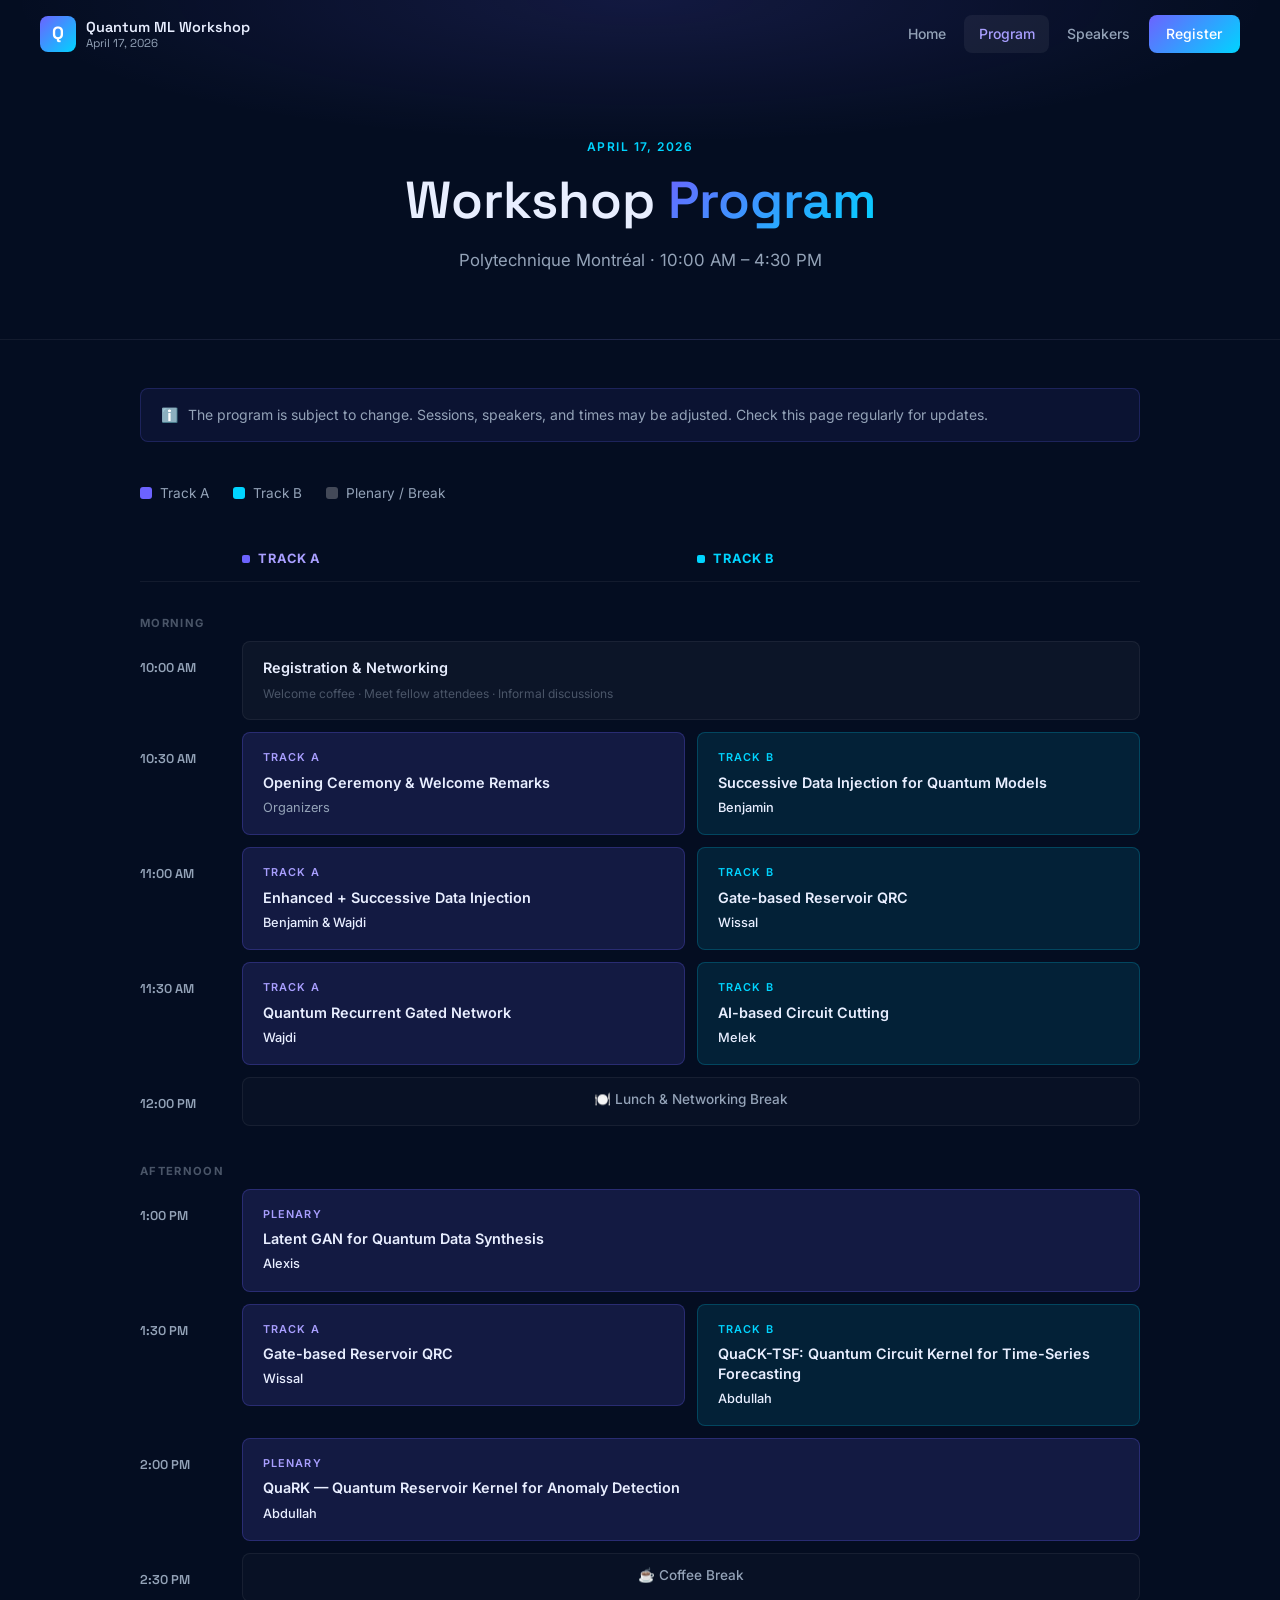
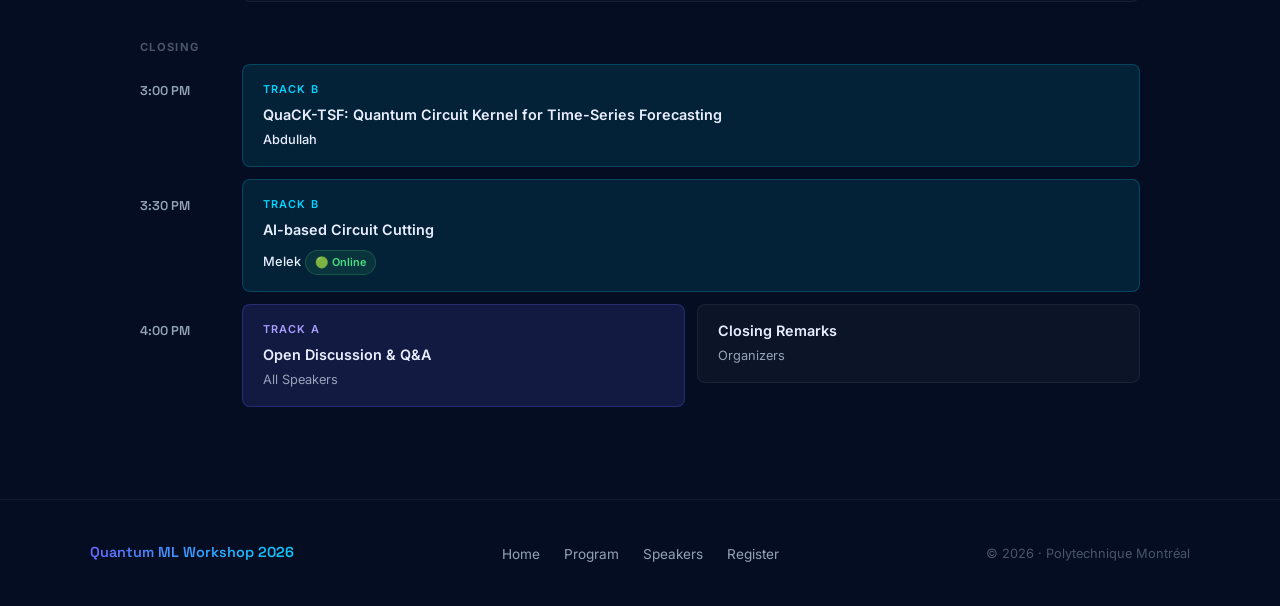
==== program.html @ 2661d4ef "Initial commit: Quantum ML Workshop 2026 website Static GitHub Pages site for the one-day workshop a" ====
<!DOCTYPE html>
<html lang="en">
<head>
  <meta charset="UTF-8" />
  <meta name="viewport" content="width=device-width, initial-scale=1.0" />
  <title>Program — Quantum ML Workshop 2026</title>
  <meta name="description" content="Full program and schedule for the Quantum ML Workshop, April 17, 2026 at Polytechnique Montréal." />
  <link rel="stylesheet" href="css/style.css" />
  <style>
    /* ── Sticky track header ────────────────── */
    .program-section {
      padding: 3rem 2.5rem 5rem;
    }

    .program-inner {
      max-width: 1000px;
      margin: 0 auto;
    }

    /* ── Session detail tags ────────────────── */
    .session-detail {
      font-size: 0.75rem;
      color: var(--text-muted);
      margin-top: 0.4rem;
    }

    /* ── Track column headers ───────────────── */
    .track-col-headers {
      display: grid;
      grid-template-columns: 90px 1fr 1fr;
      gap: 0.75rem;
      margin-bottom: 0.5rem;
      padding: 0.75rem 0;
      border-bottom: 1px solid var(--border-light);
      position: sticky;
      top: var(--nav-h);
      background: var(--bg);
      z-index: 10;
    }

    .track-col-header {
      display: flex;
      align-items: center;
      gap: 0.5rem;
      font-size: 0.8rem;
      font-weight: 700;
      letter-spacing: 0.07em;
      text-transform: uppercase;
    }

    .track-col-header .dot {
      width: 8px; height: 8px;
      border-radius: 2px;
    }

    .track-col-header.a { color: var(--purple-light); }
    .track-col-header.a .dot { background: var(--purple); }
    .track-col-header.b { color: var(--cyan); }
    .track-col-header.b .dot { background: var(--cyan); }

    /* ── Schedule spacing ───────────────────── */
    .schedule-block {
      margin-bottom: 0.5rem;
    }

    /* Group separator */
    .schedule-group-label {
      font-size: 0.7rem;
      font-weight: 700;
      letter-spacing: 0.12em;
      text-transform: uppercase;
      color: var(--text-muted);
      padding: 1.5rem 0 0.5rem;
    }
  </style>
</head>
<body>

  <!-- Navigation -->
  <nav class="nav" id="nav">
    <div class="nav-logo">
      <div class="nav-logo-icon">Q</div>
      <div class="nav-logo-text">
        Quantum ML Workshop
        <span>April 17, 2026</span>
      </div>
    </div>

    <button class="nav-hamburger" id="navHamburger" aria-label="Toggle menu" aria-expanded="false">
      <span></span><span></span><span></span>
    </button>

    <ul class="nav-links" id="navLinks">
      <li><a href="index.html">Home</a></li>
      <li><a href="program.html">Program</a></li>
      <li><a href="speakers.html">Speakers</a></li>
      <li><a href="registration.html" class="nav-cta">Register</a></li>
    </ul>
  </nav>

  <!-- Page Hero -->
  <div class="page-hero">
    <span class="section-label">April 17, 2026</span>
    <h1>Workshop <span class="gradient-text">Program</span></h1>
    <p>Polytechnique Montréal · 10:00 AM – 4:30 PM</p>
  </div>

  <!-- Program Content -->
  <section class="program-section">
    <div class="program-inner">

      <div class="notice">
        <span class="notice-icon">ℹ️</span>
        <span>The program is subject to change. Sessions, speakers, and times may be adjusted.
        Check this page regularly for updates.</span>
      </div>

      <!-- Legend -->
      <div class="schedule-legend">
        <div class="legend-item">
          <div class="legend-dot track-a"></div>
          Track A
        </div>
        <div class="legend-item">
          <div class="legend-dot track-b"></div>
          Track B
        </div>
        <div class="legend-item">
          <div class="legend-dot plenary"></div>
          Plenary / Break
        </div>
      </div>

      <!-- Sticky Track Column Headers -->
      <div class="track-col-headers">
        <div></div>
        <div class="track-col-header a">
          <span class="dot"></span> Track A
        </div>
        <div class="track-col-header b">
          <span class="dot"></span> Track B
        </div>
      </div>

      <!-- ── MORNING ──────────────────────────────── -->
      <div class="schedule-group-label">Morning</div>

      <!-- 10:00 — Networking -->
      <div class="schedule-block">
        <div class="schedule-row plenary">
          <div class="schedule-time">10:00 AM</div>
          <div class="session plenary-session">
            <div class="session-title">Registration &amp; Networking</div>
            <div class="session-detail">Welcome coffee · Meet fellow attendees · Informal discussions</div>
          </div>
        </div>
      </div>

      <!-- 10:30 — Opening + Benjamin Talk -->
      <div class="schedule-block">
        <div class="schedule-row">
          <div class="schedule-time">10:30 AM</div>
          <div class="session track-a">
            <div class="session-track-label">Track A</div>
            <div class="session-title">Opening Ceremony &amp; Welcome Remarks</div>
            <div class="session-speaker">Organizers</div>
          </div>
          <div class="session track-b">
            <div class="session-track-label">Track B</div>
            <div class="session-title">Successive Data Injection for Quantum Models</div>
            <div class="session-speaker"><strong>Benjamin</strong></div>
          </div>
        </div>
      </div>

      <!-- 11:00 — Benjamin+Wajdi // Wissal -->
      <div class="schedule-block">
        <div class="schedule-row">
          <div class="schedule-time">11:00 AM</div>
          <div class="session track-a">
            <div class="session-track-label">Track A</div>
            <div class="session-title">Enhanced + Successive Data Injection</div>
            <div class="session-speaker"><strong>Benjamin &amp; Wajdi</strong></div>
          </div>
          <div class="session track-b">
            <div class="session-track-label">Track B</div>
            <div class="session-title">Gate-based Reservoir QRC</div>
            <div class="session-speaker"><strong>Wissal</strong></div>
          </div>
        </div>
      </div>

      <!-- 11:30 — Wajdi // Melek -->
      <div class="schedule-block">
        <div class="schedule-row">
          <div class="schedule-time">11:30 AM</div>
          <div class="session track-a">
            <div class="session-track-label">Track A</div>
            <div class="session-title">Quantum Recurrent Gated Network</div>
            <div class="session-speaker"><strong>Wajdi</strong></div>
          </div>
          <div class="session track-b">
            <div class="session-track-label">Track B</div>
            <div class="session-title">AI-based Circuit Cutting</div>
            <div class="session-speaker"><strong>Melek</strong></div>
          </div>
        </div>
      </div>

      <!-- 12:00 — Lunch -->
      <div class="schedule-block">
        <div class="schedule-row plenary">
          <div class="schedule-time">12:00 PM</div>
          <div class="session break-session">
            <div class="session-title">🍽️ Lunch &amp; Networking Break</div>
          </div>
        </div>
      </div>

      <!-- ── AFTERNOON ─────────────────────────────── -->
      <div class="schedule-group-label">Afternoon</div>

      <!-- 13:00 — Alexis (plenary / same session both tracks) -->
      <div class="schedule-block">
        <div class="schedule-row plenary">
          <div class="schedule-time">1:00 PM</div>
          <div class="session track-a">
            <div class="session-track-label">Plenary</div>
            <div class="session-title">Latent GAN for Quantum Data Synthesis</div>
            <div class="session-speaker"><strong>Alexis</strong></div>
          </div>
        </div>
      </div>

      <!-- 13:30 — Wissal // Abdullah QuaCK-TSF -->
      <div class="schedule-block">
        <div class="schedule-row">
          <div class="schedule-time">1:30 PM</div>
          <div class="session track-a">
            <div class="session-track-label">Track A</div>
            <div class="session-title">Gate-based Reservoir QRC</div>
            <div class="session-speaker"><strong>Wissal</strong></div>
          </div>
          <div class="session track-b">
            <div class="session-track-label">Track B</div>
            <div class="session-title">QuaCK-TSF: Quantum Circuit Kernel for Time-Series Forecasting</div>
            <div class="session-speaker"><strong>Abdullah</strong></div>
          </div>
        </div>
      </div>

      <!-- 14:00 — Abdullah QuaRK (plenary) -->
      <div class="schedule-block">
        <div class="schedule-row plenary">
          <div class="schedule-time">2:00 PM</div>
          <div class="session track-a">
            <div class="session-track-label">Plenary</div>
            <div class="session-title">QuaRK — Quantum Reservoir Kernel for Anomaly Detection</div>
            <div class="session-speaker"><strong>Abdullah</strong></div>
          </div>
        </div>
      </div>

      <!-- 14:30 — Break -->
      <div class="schedule-block">
        <div class="schedule-row plenary">
          <div class="schedule-time">2:30 PM</div>
          <div class="session break-session">
            <div class="session-title">☕ Coffee Break</div>
          </div>
        </div>
      </div>

      <!-- ── CLOSING ─────────────────────────────── -->
      <div class="schedule-group-label">Closing</div>

      <!-- 15:00 — Abdullah QuaCK-TSF -->
      <div class="schedule-block">
        <div class="schedule-row plenary">
          <div class="schedule-time">3:00 PM</div>
          <div class="session track-b">
            <div class="session-track-label">Track B</div>
            <div class="session-title">QuaCK-TSF: Quantum Circuit Kernel for Time-Series Forecasting</div>
            <div class="session-speaker"><strong>Abdullah</strong></div>
          </div>
        </div>
      </div>

      <!-- 15:30 — Melek online -->
      <div class="schedule-block">
        <div class="schedule-row plenary">
          <div class="schedule-time">3:30 PM</div>
          <div class="session track-b">
            <div class="session-track-label">Track B</div>
            <div class="session-title">AI-based Circuit Cutting</div>
            <div class="session-speaker">
              <strong>Melek</strong>
              <span class="online-badge">🟢 Online</span>
            </div>
          </div>
        </div>
      </div>

      <!-- 16:00 — Discussion + Closing -->
      <div class="schedule-block">
        <div class="schedule-row">
          <div class="schedule-time">4:00 PM</div>
          <div class="session track-a">
            <div class="session-track-label">Track A</div>
            <div class="session-title">Open Discussion &amp; Q&amp;A</div>
            <div class="session-speaker">All Speakers</div>
          </div>
          <div class="session plenary-session">
            <div class="session-title">Closing Remarks</div>
            <div class="session-speaker">Organizers</div>
          </div>
        </div>
      </div>

    </div>
  </section>

  <!-- Footer -->
  <footer class="footer">
    <div class="footer-inner">
      <div class="footer-logo gradient-text">Quantum ML Workshop 2026</div>
      <ul class="footer-links">
        <li><a href="index.html">Home</a></li>
        <li><a href="program.html">Program</a></li>
        <li><a href="speakers.html">Speakers</a></li>
        <li><a href="registration.html">Register</a></li>
      </ul>
      <p class="footer-copy">© 2026 · Polytechnique Montréal</p>
    </div>
  </footer>

  <script src="js/main.js"></script>
</body>
</html>
---- css/style.css ----
/* ============================================================
   Quantum ML Workshop — Shared Stylesheet
   Event: April 17, 2026 | Polytechnique Montréal
   ============================================================ */

@import url('https://fonts.googleapis.com/css2?family=Inter:wght@300;400;500;600;700&family=Space+Grotesk:wght@400;500;600;700&display=swap');

/* ── Variables ─────────────────────────────────────────────── */
:root {
  --bg:           #040d21;
  --bg-2:         #071033;
  --bg-card:      #0b1535;
  --border:       rgba(108, 99, 255, 0.18);
  --border-light: rgba(255, 255, 255, 0.06);

  --purple:       #6c63ff;
  --purple-light: #a99fff;
  --cyan:         #00d4ff;
  --cyan-dim:     rgba(0, 212, 255, 0.12);
  --gradient:     linear-gradient(135deg, #6c63ff 0%, #00d4ff 100%);

  --text:         #e8eeff;
  --text-2:       #94a3b8;
  --text-muted:   #4a5568;

  --nav-h:        68px;
  --radius:       12px;
  --radius-sm:    8px;
  --transition:   0.25s ease;

  --track-a:      rgba(108, 99, 255, 0.15);
  --track-b:      rgba(0, 212, 255, 0.10);
}

/* ── Reset ─────────────────────────────────────────────────── */
*, *::before, *::after { box-sizing: border-box; margin: 0; padding: 0; }

html { scroll-behavior: smooth; font-size: 16px; }

body {
  font-family: 'Inter', sans-serif;
  background: var(--bg);
  color: var(--text);
  line-height: 1.65;
  -webkit-font-smoothing: antialiased;
}

a { color: inherit; text-decoration: none; }
img { max-width: 100%; display: block; }

h1, h2, h3, h4, h5 {
  font-family: 'Space Grotesk', sans-serif;
  line-height: 1.2;
  font-weight: 600;
}

/* ── Navigation ────────────────────────────────────────────── */
.nav {
  position: fixed;
  top: 0; left: 0; right: 0;
  height: var(--nav-h);
  z-index: 100;
  display: flex;
  align-items: center;
  justify-content: space-between;
  padding: 0 2.5rem;
  transition: background var(--transition), backdrop-filter var(--transition), border-bottom var(--transition);
}

.nav.scrolled {
  background: rgba(4, 13, 33, 0.88);
  backdrop-filter: blur(16px);
  border-bottom: 1px solid var(--border-light);
}

.nav-logo {
  display: flex;
  align-items: center;
  gap: 0.65rem;
}

.nav-logo-icon {
  width: 36px; height: 36px;
  background: var(--gradient);
  border-radius: 8px;
  display: flex; align-items: center; justify-content: center;
  font-size: 1.1rem;
  font-weight: 700;
  color: #fff;
  font-family: 'Space Grotesk', sans-serif;
  flex-shrink: 0;
}

.nav-logo-text {
  font-family: 'Space Grotesk', sans-serif;
  font-size: 0.9rem;
  font-weight: 600;
  color: var(--text);
  line-height: 1.25;
  max-width: 200px;
}

.nav-logo-text span {
  display: block;
  font-size: 0.72rem;
  font-weight: 400;
  color: var(--text-2);
}

.nav-links {
  display: flex;
  align-items: center;
  gap: 0.25rem;
  list-style: none;
}

.nav-links a {
  display: block;
  padding: 0.45rem 0.9rem;
  border-radius: var(--radius-sm);
  font-size: 0.875rem;
  font-weight: 500;
  color: var(--text-2);
  transition: color var(--transition), background var(--transition);
}

.nav-links a:hover,
.nav-links a.active {
  color: var(--text);
  background: rgba(255,255,255,0.06);
}

.nav-links a.active {
  color: var(--purple-light);
}

.nav-cta {
  background: var(--gradient) !important;
  color: #fff !important;
  padding: 0.45rem 1.1rem !important;
}

.nav-cta:hover {
  opacity: 0.88;
  background: var(--gradient) !important;
}

/* Hamburger */
.nav-hamburger {
  display: none;
  flex-direction: column;
  gap: 5px;
  cursor: pointer;
  padding: 0.5rem;
  background: none;
  border: none;
}

.nav-hamburger span {
  display: block;
  width: 22px; height: 2px;
  background: var(--text);
  border-radius: 2px;
  transition: transform var(--transition), opacity var(--transition);
}

.nav-hamburger.open span:nth-child(1) { transform: translateY(7px) rotate(45deg); }
.nav-hamburger.open span:nth-child(2) { opacity: 0; }
.nav-hamburger.open span:nth-child(3) { transform: translateY(-7px) rotate(-45deg); }

/* ── Page Hero (inner pages) ───────────────────────────────── */
.page-hero {
  padding: calc(var(--nav-h) + 4rem) 2.5rem 4rem;
  text-align: center;
  background: radial-gradient(ellipse 70% 60% at 50% 0%, rgba(108,99,255,0.14) 0%, transparent 70%);
  border-bottom: 1px solid var(--border-light);
}

.page-hero h1 {
  font-size: clamp(2rem, 5vw, 3.25rem);
  margin-bottom: 1rem;
}

.page-hero p {
  max-width: 640px;
  margin: 0 auto;
  color: var(--text-2);
  font-size: 1.05rem;
}

.gradient-text {
  background: var(--gradient);
  -webkit-background-clip: text;
  -webkit-text-fill-color: transparent;
  background-clip: text;
}

/* ── Buttons ───────────────────────────────────────────────── */
.btn {
  display: inline-flex;
  align-items: center;
  gap: 0.5rem;
  padding: 0.75rem 1.75rem;
  border-radius: var(--radius-sm);
  font-size: 0.9rem;
  font-weight: 600;
  font-family: 'Inter', sans-serif;
  cursor: pointer;
  transition: all var(--transition);
  border: none;
  text-decoration: none;
}

.btn-primary {
  background: var(--gradient);
  color: #fff;
}

.btn-primary:hover {
  opacity: 0.88;
  transform: translateY(-1px);
  box-shadow: 0 8px 24px rgba(108, 99, 255, 0.35);
}

.btn-outline {
  background: transparent;
  color: var(--text);
  border: 1px solid var(--border);
}

.btn-outline:hover {
  border-color: var(--purple);
  background: rgba(108,99,255,0.08);
  transform: translateY(-1px);
}

/* ── Section Layout ────────────────────────────────────────── */
.section {
  padding: 5rem 2.5rem;
}

.section-inner {
  max-width: 1100px;
  margin: 0 auto;
}

.section-label {
  display: inline-block;
  font-size: 0.75rem;
  font-weight: 600;
  letter-spacing: 0.12em;
  text-transform: uppercase;
  color: var(--cyan);
  margin-bottom: 0.75rem;
}

.section-title {
  font-size: clamp(1.75rem, 4vw, 2.5rem);
  margin-bottom: 1rem;
}

.section-subtitle {
  color: var(--text-2);
  font-size: 1.05rem;
  max-width: 560px;
}

.section-header {
  margin-bottom: 3.5rem;
}

/* ── Cards ─────────────────────────────────────────────────── */
.card {
  background: var(--bg-card);
  border: 1px solid var(--border-light);
  border-radius: var(--radius);
  padding: 1.75rem;
  transition: border-color var(--transition), transform var(--transition), box-shadow var(--transition);
}

.card:hover {
  border-color: var(--border);
  transform: translateY(-3px);
  box-shadow: 0 12px 32px rgba(0,0,0,0.3);
}

/* ── Topic Cards ───────────────────────────────────────────── */
.topics-grid {
  display: grid;
  grid-template-columns: repeat(auto-fill, minmax(280px, 1fr));
  gap: 1.25rem;
}

.topic-card {
  background: var(--bg-card);
  border: 1px solid var(--border-light);
  border-radius: var(--radius);
  padding: 1.75rem;
  transition: border-color var(--transition), transform var(--transition);
}

.topic-card:hover {
  border-color: rgba(108,99,255,0.4);
  transform: translateY(-2px);
}

.topic-icon {
  font-size: 1.75rem;
  margin-bottom: 1rem;
}

.topic-card h3 {
  font-size: 1rem;
  margin-bottom: 0.5rem;
  color: var(--text);
}

.topic-card p {
  font-size: 0.875rem;
  color: var(--text-2);
  line-height: 1.6;
}

/* ── Speaker Cards ─────────────────────────────────────────── */
.speakers-grid {
  display: grid;
  grid-template-columns: repeat(auto-fill, minmax(260px, 1fr));
  gap: 1.5rem;
}

.speaker-card {
  background: var(--bg-card);
  border: 1px solid var(--border-light);
  border-radius: var(--radius);
  padding: 2rem 1.75rem;
  text-align: center;
  transition: border-color var(--transition), transform var(--transition), box-shadow var(--transition);
}

.speaker-card:hover {
  border-color: var(--border);
  transform: translateY(-4px);
  box-shadow: 0 16px 40px rgba(0,0,0,0.35);
}

.speaker-avatar {
  width: 72px; height: 72px;
  border-radius: 50%;
  display: flex; align-items: center; justify-content: center;
  font-family: 'Space Grotesk', sans-serif;
  font-size: 1.5rem;
  font-weight: 700;
  color: #fff;
  margin: 0 auto 1.25rem;
}

.speaker-card h3 {
  font-size: 1.1rem;
  margin-bottom: 0.25rem;
}

.speaker-card .speaker-role {
  font-size: 0.8rem;
  color: var(--cyan);
  font-weight: 500;
  margin-bottom: 0.75rem;
  text-transform: uppercase;
  letter-spacing: 0.06em;
}

.speaker-card .speaker-talk {
  font-size: 0.85rem;
  color: var(--text-2);
  line-height: 1.5;
  font-style: italic;
}

.speaker-tags {
  display: flex;
  flex-wrap: wrap;
  gap: 0.4rem;
  justify-content: center;
  margin-top: 1rem;
}

.tag {
  display: inline-block;
  padding: 0.25rem 0.65rem;
  border-radius: 999px;
  font-size: 0.72rem;
  font-weight: 500;
  background: rgba(108,99,255,0.12);
  color: var(--purple-light);
  border: 1px solid rgba(108,99,255,0.2);
}

/* ── Schedule / Program ────────────────────────────────────── */
.schedule {
  max-width: 1000px;
  margin: 0 auto;
}

.schedule-legend {
  display: flex;
  gap: 1.5rem;
  margin-bottom: 2rem;
  flex-wrap: wrap;
}

.legend-item {
  display: flex;
  align-items: center;
  gap: 0.5rem;
  font-size: 0.85rem;
  color: var(--text-2);
}

.legend-dot {
  width: 12px; height: 12px;
  border-radius: 3px;
}

.legend-dot.track-a { background: var(--purple); }
.legend-dot.track-b { background: var(--cyan); }
.legend-dot.plenary { background: rgba(255,255,255,0.25); }

.schedule-row {
  display: grid;
  grid-template-columns: 90px 1fr 1fr;
  gap: 0.75rem;
  margin-bottom: 0.75rem;
  align-items: start;
}

.schedule-row.plenary {
  grid-template-columns: 90px 1fr;
}

.schedule-time {
  padding-top: 1rem;
  font-size: 0.8rem;
  font-weight: 600;
  color: var(--text-2);
  font-family: 'Space Grotesk', sans-serif;
  white-space: nowrap;
}

.session {
  padding: 1rem 1.25rem;
  border-radius: var(--radius-sm);
  border: 1px solid transparent;
  transition: transform var(--transition), box-shadow var(--transition);
}

.session:hover {
  transform: translateY(-1px);
  box-shadow: 0 6px 20px rgba(0,0,0,0.25);
}

.session.track-a {
  background: var(--track-a);
  border-color: rgba(108,99,255,0.25);
}

.session.track-b {
  background: var(--track-b);
  border-color: rgba(0,212,255,0.2);
}

.session.plenary-session {
  background: rgba(255,255,255,0.035);
  border-color: var(--border-light);
}

.session.break-session {
  background: rgba(255,255,255,0.02);
  border-color: var(--border-light);
  text-align: center;
  padding: 0.75rem 1.25rem;
}

.session-track-label {
  font-size: 0.68rem;
  font-weight: 600;
  letter-spacing: 0.1em;
  text-transform: uppercase;
  margin-bottom: 0.35rem;
}

.session.track-a .session-track-label { color: var(--purple-light); }
.session.track-b .session-track-label { color: var(--cyan); }

.session-title {
  font-size: 0.9rem;
  font-weight: 600;
  color: var(--text);
  margin-bottom: 0.3rem;
  line-height: 1.35;
}

.session-speaker {
  font-size: 0.8rem;
  color: var(--text-2);
}

.session-speaker strong {
  color: var(--text);
  font-weight: 500;
}

.session.plenary-session .session-title {
  color: var(--text);
}

.session.break-session .session-title {
  color: var(--text-2);
  font-weight: 500;
  font-size: 0.85rem;
}

.online-badge {
  display: inline-flex;
  align-items: center;
  gap: 0.3rem;
  font-size: 0.68rem;
  font-weight: 600;
  color: #4ade80;
  background: rgba(74, 222, 128, 0.1);
  border: 1px solid rgba(74, 222, 128, 0.2);
  border-radius: 999px;
  padding: 0.15rem 0.55rem;
  margin-top: 0.4rem;
}

.track-headers {
  display: grid;
  grid-template-columns: 90px 1fr 1fr;
  gap: 0.75rem;
  margin-bottom: 1rem;
  padding-bottom: 0.75rem;
  border-bottom: 1px solid var(--border-light);
}

.track-header {
  font-size: 0.78rem;
  font-weight: 700;
  letter-spacing: 0.08em;
  text-transform: uppercase;
}

.track-header.a { color: var(--purple-light); }
.track-header.b { color: var(--cyan); }

/* ── Venue ─────────────────────────────────────────────────── */
.venue-grid {
  display: grid;
  grid-template-columns: 1fr 1fr;
  gap: 2.5rem;
  align-items: center;
}

.venue-details {
  display: flex;
  flex-direction: column;
  gap: 1.25rem;
}

.venue-detail-item {
  display: flex;
  align-items: flex-start;
  gap: 0.9rem;
}

.venue-detail-icon {
  width: 36px; height: 36px;
  background: rgba(108,99,255,0.12);
  border: 1px solid rgba(108,99,255,0.2);
  border-radius: var(--radius-sm);
  display: flex; align-items: center; justify-content: center;
  font-size: 1rem;
  flex-shrink: 0;
}

.venue-detail-item h4 {
  font-size: 0.78rem;
  text-transform: uppercase;
  letter-spacing: 0.08em;
  color: var(--text-2);
  font-weight: 500;
  margin-bottom: 0.2rem;
}

.venue-detail-item p {
  font-size: 0.95rem;
  color: var(--text);
}

.venue-map {
  border-radius: var(--radius);
  overflow: hidden;
  border: 1px solid var(--border-light);
  height: 280px;
  background: var(--bg-card);
  display: flex;
  align-items: center;
  justify-content: center;
  color: var(--text-2);
  font-size: 0.9rem;
}

.venue-map iframe {
  width: 100%;
  height: 100%;
  border: none;
  filter: invert(90%) hue-rotate(180deg);
}

/* ── Stats Bar ─────────────────────────────────────────────── */
.stats-bar {
  display: grid;
  grid-template-columns: repeat(auto-fit, minmax(150px, 1fr));
  gap: 1px;
  background: var(--border-light);
  border: 1px solid var(--border-light);
  border-radius: var(--radius);
  overflow: hidden;
  margin: 3rem 0;
}

.stat-item {
  background: var(--bg-card);
  padding: 1.75rem;
  text-align: center;
}

.stat-number {
  font-family: 'Space Grotesk', sans-serif;
  font-size: 2rem;
  font-weight: 700;
  background: var(--gradient);
  -webkit-background-clip: text;
  -webkit-text-fill-color: transparent;
  background-clip: text;
  display: block;
}

.stat-label {
  font-size: 0.8rem;
  color: var(--text-2);
  margin-top: 0.25rem;
}

/* ── Form ──────────────────────────────────────────────────── */
.form-wrap {
  max-width: 640px;
  margin: 0 auto;
}

.form-group {
  margin-bottom: 1.25rem;
}

.form-group label {
  display: block;
  font-size: 0.85rem;
  font-weight: 500;
  color: var(--text-2);
  margin-bottom: 0.5rem;
}

.form-group label span.required {
  color: var(--cyan);
  margin-left: 0.2rem;
}

.form-control {
  width: 100%;
  padding: 0.8rem 1rem;
  background: var(--bg-card);
  border: 1px solid var(--border-light);
  border-radius: var(--radius-sm);
  color: var(--text);
  font-size: 0.9rem;
  font-family: 'Inter', sans-serif;
  transition: border-color var(--transition), box-shadow var(--transition);
  outline: none;
  appearance: none;
}

.form-control:focus {
  border-color: var(--purple);
  box-shadow: 0 0 0 3px rgba(108,99,255,0.15);
}

.form-control::placeholder { color: var(--text-muted); }

select.form-control {
  background-image: url("data:image/svg+xml,%3Csvg xmlns='http://www.w3.org/2000/svg' width='12' height='12' fill='%2394a3b8' viewBox='0 0 16 16'%3E%3Cpath d='M7.247 11.14L2.451 5.658C1.885 5.013 2.345 4 3.204 4h9.592a1 1 0 0 1 .753 1.659l-4.796 5.48a1 1 0 0 1-1.506 0z'/%3E%3C/svg%3E");
  background-repeat: no-repeat;
  background-position: right 1rem center;
  padding-right: 2.5rem;
  cursor: pointer;
}

select.form-control option {
  background: var(--bg-2);
}

textarea.form-control {
  resize: vertical;
  min-height: 120px;
}

.form-row {
  display: grid;
  grid-template-columns: 1fr 1fr;
  gap: 1rem;
}

.form-submit {
  margin-top: 2rem;
  text-align: center;
}

.form-submit .btn {
  width: 100%;
  justify-content: center;
  padding: 0.95rem 1.75rem;
  font-size: 1rem;
}

.form-note {
  margin-top: 1rem;
  font-size: 0.8rem;
  color: var(--text-muted);
  text-align: center;
}

.form-message {
  display: none;
  padding: 1rem 1.25rem;
  border-radius: var(--radius-sm);
  font-size: 0.9rem;
  margin-top: 1.25rem;
  text-align: center;
}

.form-message.success {
  background: rgba(74, 222, 128, 0.1);
  border: 1px solid rgba(74, 222, 128, 0.25);
  color: #4ade80;
}

.form-message.error {
  background: rgba(248, 113, 113, 0.1);
  border: 1px solid rgba(248, 113, 113, 0.25);
  color: #f87171;
}

/* ── Footer ────────────────────────────────────────────────── */
.footer {
  border-top: 1px solid var(--border-light);
  padding: 2.5rem 2.5rem;
  text-align: center;
}

.footer-inner {
  max-width: 1100px;
  margin: 0 auto;
  display: flex;
  align-items: center;
  justify-content: space-between;
  flex-wrap: wrap;
  gap: 1rem;
}

.footer-logo {
  font-family: 'Space Grotesk', sans-serif;
  font-size: 0.9rem;
  font-weight: 600;
}

.footer-links {
  display: flex;
  gap: 1.5rem;
  list-style: none;
}

.footer-links a {
  font-size: 0.85rem;
  color: var(--text-2);
  transition: color var(--transition);
}

.footer-links a:hover { color: var(--text); }

.footer-copy {
  font-size: 0.8rem;
  color: var(--text-muted);
}

/* ── Divider ───────────────────────────────────────────────── */
.divider {
  height: 1px;
  background: var(--border-light);
  margin: 0 2.5rem;
}

/* ── Notice Banner ─────────────────────────────────────────── */
.notice {
  background: rgba(108,99,255,0.08);
  border: 1px solid rgba(108,99,255,0.2);
  border-radius: var(--radius-sm);
  padding: 0.9rem 1.25rem;
  font-size: 0.875rem;
  color: var(--text-2);
  display: flex;
  align-items: flex-start;
  gap: 0.65rem;
  margin-bottom: 2.5rem;
}

.notice-icon { flex-shrink: 0; }

/* ── Responsive ────────────────────────────────────────────── */
@media (max-width: 768px) {
  :root { --nav-h: 60px; }

  .nav { padding: 0 1.25rem; }

  .nav-links {
    position: fixed;
    top: var(--nav-h);
    left: 0; right: 0;
    background: rgba(4, 13, 33, 0.97);
    backdrop-filter: blur(16px);
    flex-direction: column;
    align-items: stretch;
    padding: 1rem 1.25rem 1.5rem;
    border-bottom: 1px solid var(--border-light);
    gap: 0.15rem;
    transform: translateY(-120%);
    opacity: 0;
    transition: transform 0.3s ease, opacity 0.3s ease;
    pointer-events: none;
  }

  .nav-links.open {
    transform: translateY(0);
    opacity: 1;
    pointer-events: auto;
  }

  .nav-links a {
    padding: 0.75rem 1rem;
  }

  .nav-hamburger { display: flex; }

  .section { padding: 3.5rem 1.25rem; }
  .page-hero { padding: calc(var(--nav-h) + 3rem) 1.25rem 3rem; }

  .venue-grid { grid-template-columns: 1fr; }
  .form-row { grid-template-columns: 1fr; }

  .schedule-row {
    grid-template-columns: 72px 1fr;
    grid-template-rows: auto auto;
  }

  .schedule-row:not(.plenary) .schedule-time {
    grid-row: 1;
    grid-column: 1;
  }

  .schedule-row:not(.plenary) > .session:first-of-type {
    grid-column: 2;
    grid-row: 1;
  }

  .schedule-row:not(.plenary) > .session:last-of-type {
    grid-column: 1 / -1;
    grid-row: 2;
  }

  .track-headers {
    grid-template-columns: 72px 1fr;
  }

  .track-headers .track-header.b { display: none; }

  .footer-inner { flex-direction: column; text-align: center; }
  .footer-links { justify-content: center; }

  .stats-bar { grid-template-columns: 1fr 1fr; }
}

@media (max-width: 480px) {
  .speakers-grid { grid-template-columns: 1fr 1fr; }
  .topics-grid { grid-template-columns: 1fr; }
}
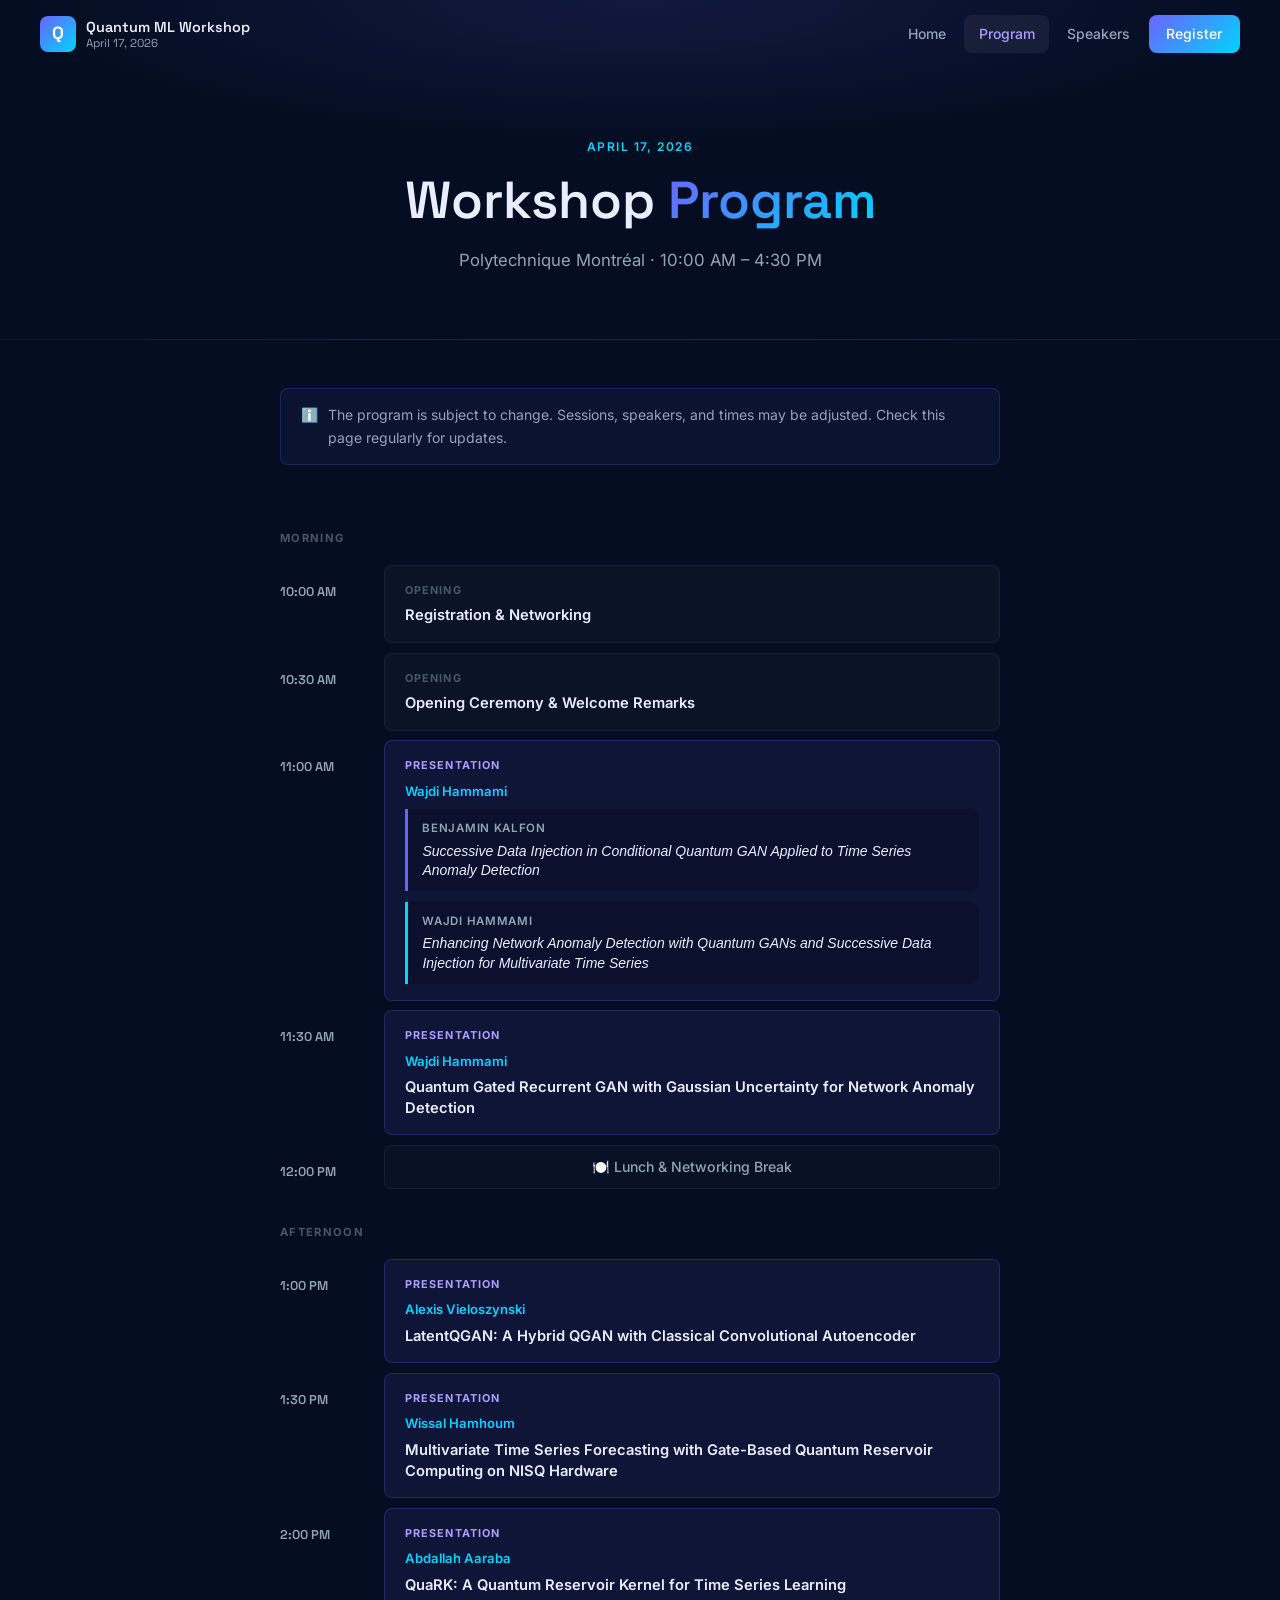
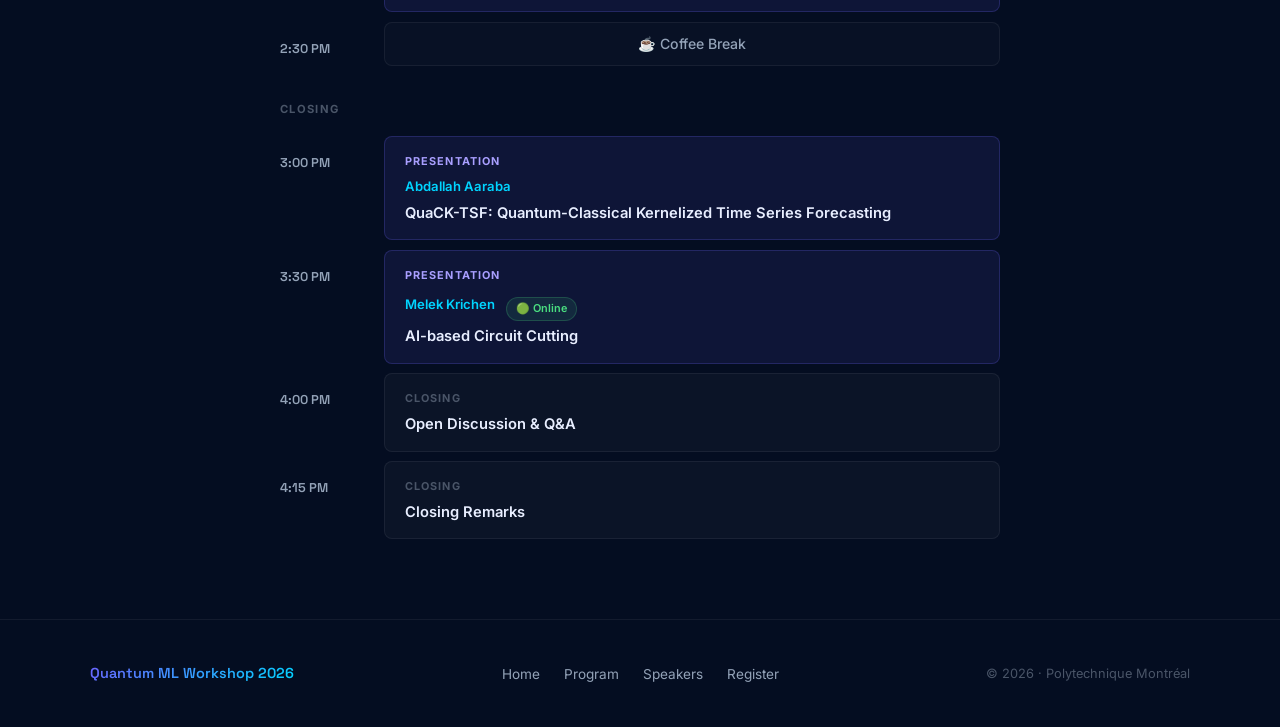
==== commit c18e6f6a: "Fix schedule, speakers, and registration page - Single-track schedule with correct full paper titles" ====
--- a/program.html
+++ b/program.html
@@ -7,64 +7,157 @@
   <meta name="description" content="Full program and schedule for the Quantum ML Workshop, April 17, 2026 at Polytechnique Montréal." />
   <link rel="stylesheet" href="css/style.css" />
   <style>
-    /* ── Sticky track header ────────────────── */
     .program-section {
       padding: 3rem 2.5rem 5rem;
     }
 
     .program-inner {
-      max-width: 1000px;
+      max-width: 720px;
       margin: 0 auto;
     }
 
-    /* ── Session detail tags ────────────────── */
-    .session-detail {
-      font-size: 0.75rem;
+    /* ── Single-track schedule ───────────────── */
+    .schedule-list {
+      display: flex;
+      flex-direction: column;
+      gap: 0.6rem;
+    }
+
+    .sched-row {
+      display: grid;
+      grid-template-columns: 88px 1fr;
+      gap: 1rem;
+      align-items: start;
+    }
+
+    .sched-time {
+      font-size: 0.8rem;
+      font-weight: 600;
+      color: var(--text-2);
+      font-family: 'Space Grotesk', sans-serif;
+      white-space: nowrap;
+      padding-top: 1rem;
+    }
+
+    .sched-card {
+      border-radius: var(--radius-sm);
+      padding: 1rem 1.25rem;
+      border: 1px solid transparent;
+      transition: transform var(--transition), box-shadow var(--transition);
+    }
+
+    .sched-card:hover {
+      transform: translateY(-1px);
+      box-shadow: 0 6px 20px rgba(0,0,0,0.25);
+    }
+
+    /* Types */
+    .sched-card.talk {
+      background: rgba(108, 99, 255, 0.1);
+      border-color: rgba(108, 99, 255, 0.22);
+    }
+
+    .sched-card.talk-combined {
+      background: rgba(108, 99, 255, 0.1);
+      border-color: rgba(108, 99, 255, 0.22);
+    }
+
+    .sched-card.plenary {
+      background: rgba(255,255,255,0.03);
+      border-color: var(--border-light);
+    }
+
+    .sched-card.break {
+      background: rgba(255,255,255,0.02);
+      border-color: var(--border-light);
+      text-align: center;
+      padding: 0.7rem 1.25rem;
+    }
+
+    .sched-card-label {
+      font-size: 0.68rem;
+      font-weight: 700;
+      letter-spacing: 0.1em;
+      text-transform: uppercase;
+      color: var(--purple-light);
+      margin-bottom: 0.35rem;
+    }
+
+    .sched-card.plenary .sched-card-label {
       color: var(--text-muted);
+    }
+
+    .sched-speaker {
+      font-size: 0.82rem;
+      font-weight: 600;
+      color: var(--cyan);
+      margin-bottom: 0.3rem;
+    }
+
+    .sched-title {
+      font-size: 0.92rem;
+      font-weight: 600;
+      color: var(--text);
+      line-height: 1.4;
+    }
+
+    .sched-card.break .sched-title {
+      font-size: 0.88rem;
+      color: var(--text-2);
+      font-weight: 500;
+    }
+
+    /* Combined block: two papers stacked */
+    .paper-list {
+      display: flex;
+      flex-direction: column;
+      gap: 0.65rem;
       margin-top: 0.4rem;
     }
 
-    /* ── Track column headers ───────────────── */
-    .track-col-headers {
-      display: grid;
-      grid-template-columns: 90px 1fr 1fr;
-      gap: 0.75rem;
-      margin-bottom: 0.5rem;
-      padding: 0.75rem 0;
-      border-bottom: 1px solid var(--border-light);
-      position: sticky;
-      top: var(--nav-h);
-      background: var(--bg);
-      z-index: 10;
-    }
-
-    .track-col-header {
-      display: flex;
+    .paper-item {
+      background: rgba(0,0,0,0.18);
+      border-left: 3px solid var(--purple);
+      padding: 0.65rem 0.9rem;
+      border-radius: 0 var(--radius-sm) var(--radius-sm) 0;
+    }
+
+    .paper-item:last-child {
+      border-left-color: var(--cyan);
+    }
+
+    .paper-author {
+      font-size: 0.72rem;
+      font-weight: 600;
+      color: var(--text-2);
+      text-transform: uppercase;
+      letter-spacing: 0.06em;
+      margin-bottom: 0.2rem;
+    }
+
+    .paper-title {
+      font-size: 0.875rem;
+      color: var(--text);
+      line-height: 1.4;
+      font-style: italic;
+    }
+
+    .online-badge {
+      display: inline-flex;
       align-items: center;
-      gap: 0.5rem;
-      font-size: 0.8rem;
-      font-weight: 700;
-      letter-spacing: 0.07em;
-      text-transform: uppercase;
-    }
-
-    .track-col-header .dot {
-      width: 8px; height: 8px;
-      border-radius: 2px;
-    }
-
-    .track-col-header.a { color: var(--purple-light); }
-    .track-col-header.a .dot { background: var(--purple); }
-    .track-col-header.b { color: var(--cyan); }
-    .track-col-header.b .dot { background: var(--cyan); }
-
-    /* ── Schedule spacing ───────────────────── */
-    .schedule-block {
-      margin-bottom: 0.5rem;
-    }
-
-    /* Group separator */
-    .schedule-group-label {
+      gap: 0.3rem;
+      font-size: 0.68rem;
+      font-weight: 600;
+      color: #4ade80;
+      background: rgba(74, 222, 128, 0.1);
+      border: 1px solid rgba(74, 222, 128, 0.2);
+      border-radius: 999px;
+      padding: 0.15rem 0.55rem;
+      margin-left: 0.5rem;
+      vertical-align: middle;
+    }
+
+    .group-label {
       font-size: 0.7rem;
       font-weight: 700;
       letter-spacing: 0.12em;
@@ -85,11 +178,9 @@
         <span>April 17, 2026</span>
       </div>
     </div>
-
     <button class="nav-hamburger" id="navHamburger" aria-label="Toggle menu" aria-expanded="false">
       <span></span><span></span><span></span>
     </button>
-
     <ul class="nav-links" id="navLinks">
       <li><a href="index.html">Home</a></li>
       <li><a href="program.html">Program</a></li>
@@ -105,7 +196,6 @@
     <p>Polytechnique Montréal · 10:00 AM – 4:30 PM</p>
   </div>
 
-  <!-- Program Content -->
   <section class="program-section">
     <div class="program-inner">
 
@@ -115,208 +205,152 @@
         Check this page regularly for updates.</span>
       </div>
 
-      <!-- Legend -->
-      <div class="schedule-legend">
-        <div class="legend-item">
-          <div class="legend-dot track-a"></div>
-          Track A
-        </div>
-        <div class="legend-item">
-          <div class="legend-dot track-b"></div>
-          Track B
-        </div>
-        <div class="legend-item">
-          <div class="legend-dot plenary"></div>
-          Plenary / Break
-        </div>
-      </div>
-
-      <!-- Sticky Track Column Headers -->
-      <div class="track-col-headers">
-        <div></div>
-        <div class="track-col-header a">
-          <span class="dot"></span> Track A
-        </div>
-        <div class="track-col-header b">
-          <span class="dot"></span> Track B
-        </div>
-      </div>
-
-      <!-- ── MORNING ──────────────────────────────── -->
-      <div class="schedule-group-label">Morning</div>
-
-      <!-- 10:00 — Networking -->
-      <div class="schedule-block">
-        <div class="schedule-row plenary">
-          <div class="schedule-time">10:00 AM</div>
-          <div class="session plenary-session">
-            <div class="session-title">Registration &amp; Networking</div>
-            <div class="session-detail">Welcome coffee · Meet fellow attendees · Informal discussions</div>
-          </div>
-        </div>
-      </div>
-
-      <!-- 10:30 — Opening + Benjamin Talk -->
-      <div class="schedule-block">
-        <div class="schedule-row">
-          <div class="schedule-time">10:30 AM</div>
-          <div class="session track-a">
-            <div class="session-track-label">Track A</div>
-            <div class="session-title">Opening Ceremony &amp; Welcome Remarks</div>
-            <div class="session-speaker">Organizers</div>
-          </div>
-          <div class="session track-b">
-            <div class="session-track-label">Track B</div>
-            <div class="session-title">Successive Data Injection for Quantum Models</div>
-            <div class="session-speaker"><strong>Benjamin</strong></div>
-          </div>
-        </div>
-      </div>
-
-      <!-- 11:00 — Benjamin+Wajdi // Wissal -->
-      <div class="schedule-block">
-        <div class="schedule-row">
-          <div class="schedule-time">11:00 AM</div>
-          <div class="session track-a">
-            <div class="session-track-label">Track A</div>
-            <div class="session-title">Enhanced + Successive Data Injection</div>
-            <div class="session-speaker"><strong>Benjamin &amp; Wajdi</strong></div>
-          </div>
-          <div class="session track-b">
-            <div class="session-track-label">Track B</div>
-            <div class="session-title">Gate-based Reservoir QRC</div>
-            <div class="session-speaker"><strong>Wissal</strong></div>
-          </div>
-        </div>
-      </div>
-
-      <!-- 11:30 — Wajdi // Melek -->
-      <div class="schedule-block">
-        <div class="schedule-row">
-          <div class="schedule-time">11:30 AM</div>
-          <div class="session track-a">
-            <div class="session-track-label">Track A</div>
-            <div class="session-title">Quantum Recurrent Gated Network</div>
-            <div class="session-speaker"><strong>Wajdi</strong></div>
-          </div>
-          <div class="session track-b">
-            <div class="session-track-label">Track B</div>
-            <div class="session-title">AI-based Circuit Cutting</div>
-            <div class="session-speaker"><strong>Melek</strong></div>
-          </div>
-        </div>
-      </div>
-
-      <!-- 12:00 — Lunch -->
-      <div class="schedule-block">
-        <div class="schedule-row plenary">
-          <div class="schedule-time">12:00 PM</div>
-          <div class="session break-session">
-            <div class="session-title">🍽️ Lunch &amp; Networking Break</div>
-          </div>
-        </div>
-      </div>
-
-      <!-- ── AFTERNOON ─────────────────────────────── -->
-      <div class="schedule-group-label">Afternoon</div>
-
-      <!-- 13:00 — Alexis (plenary / same session both tracks) -->
-      <div class="schedule-block">
-        <div class="schedule-row plenary">
-          <div class="schedule-time">1:00 PM</div>
-          <div class="session track-a">
-            <div class="session-track-label">Plenary</div>
-            <div class="session-title">Latent GAN for Quantum Data Synthesis</div>
-            <div class="session-speaker"><strong>Alexis</strong></div>
-          </div>
-        </div>
-      </div>
-
-      <!-- 13:30 — Wissal // Abdullah QuaCK-TSF -->
-      <div class="schedule-block">
-        <div class="schedule-row">
-          <div class="schedule-time">1:30 PM</div>
-          <div class="session track-a">
-            <div class="session-track-label">Track A</div>
-            <div class="session-title">Gate-based Reservoir QRC</div>
-            <div class="session-speaker"><strong>Wissal</strong></div>
-          </div>
-          <div class="session track-b">
-            <div class="session-track-label">Track B</div>
-            <div class="session-title">QuaCK-TSF: Quantum Circuit Kernel for Time-Series Forecasting</div>
-            <div class="session-speaker"><strong>Abdullah</strong></div>
-          </div>
-        </div>
-      </div>
-
-      <!-- 14:00 — Abdullah QuaRK (plenary) -->
-      <div class="schedule-block">
-        <div class="schedule-row plenary">
-          <div class="schedule-time">2:00 PM</div>
-          <div class="session track-a">
-            <div class="session-track-label">Plenary</div>
-            <div class="session-title">QuaRK — Quantum Reservoir Kernel for Anomaly Detection</div>
-            <div class="session-speaker"><strong>Abdullah</strong></div>
-          </div>
-        </div>
-      </div>
-
-      <!-- 14:30 — Break -->
-      <div class="schedule-block">
-        <div class="schedule-row plenary">
-          <div class="schedule-time">2:30 PM</div>
-          <div class="session break-session">
-            <div class="session-title">☕ Coffee Break</div>
-          </div>
-        </div>
-      </div>
-
-      <!-- ── CLOSING ─────────────────────────────── -->
-      <div class="schedule-group-label">Closing</div>
-
-      <!-- 15:00 — Abdullah QuaCK-TSF -->
-      <div class="schedule-block">
-        <div class="schedule-row plenary">
-          <div class="schedule-time">3:00 PM</div>
-          <div class="session track-b">
-            <div class="session-track-label">Track B</div>
-            <div class="session-title">QuaCK-TSF: Quantum Circuit Kernel for Time-Series Forecasting</div>
-            <div class="session-speaker"><strong>Abdullah</strong></div>
-          </div>
-        </div>
-      </div>
-
-      <!-- 15:30 — Melek online -->
-      <div class="schedule-block">
-        <div class="schedule-row plenary">
-          <div class="schedule-time">3:30 PM</div>
-          <div class="session track-b">
-            <div class="session-track-label">Track B</div>
-            <div class="session-title">AI-based Circuit Cutting</div>
-            <div class="session-speaker">
-              <strong>Melek</strong>
+      <div class="schedule-list">
+
+        <!-- Morning -->
+        <div class="group-label">Morning</div>
+
+        <!-- 10:00 Networking -->
+        <div class="sched-row">
+          <div class="sched-time">10:00 AM</div>
+          <div class="sched-card plenary">
+            <div class="sched-card-label">Opening</div>
+            <div class="sched-title">Registration &amp; Networking</div>
+          </div>
+        </div>
+
+        <!-- 10:30 Opening -->
+        <div class="sched-row">
+          <div class="sched-time">10:30 AM</div>
+          <div class="sched-card plenary">
+            <div class="sched-card-label">Opening</div>
+            <div class="sched-title">Opening Ceremony &amp; Welcome Remarks</div>
+          </div>
+        </div>
+
+        <!-- 11:00 Wajdi — 2 papers combined -->
+        <div class="sched-row">
+          <div class="sched-time">11:00 AM</div>
+          <div class="sched-card talk-combined">
+            <div class="sched-card-label">Presentation</div>
+            <div class="sched-speaker">Wajdi Hammami</div>
+            <div class="paper-list">
+              <div class="paper-item">
+                <div class="paper-author">Benjamin Kalfon</div>
+                <div class="paper-title">Successive Data Injection in Conditional Quantum GAN Applied to Time Series Anomaly Detection</div>
+              </div>
+              <div class="paper-item">
+                <div class="paper-author">Wajdi Hammami</div>
+                <div class="paper-title">Enhancing Network Anomaly Detection with Quantum GANs and Successive Data Injection for Multivariate Time Series</div>
+              </div>
+            </div>
+          </div>
+        </div>
+
+        <!-- 11:30 Wajdi -->
+        <div class="sched-row">
+          <div class="sched-time">11:30 AM</div>
+          <div class="sched-card talk">
+            <div class="sched-card-label">Presentation</div>
+            <div class="sched-speaker">Wajdi Hammami</div>
+            <div class="sched-title">Quantum Gated Recurrent GAN with Gaussian Uncertainty for Network Anomaly Detection</div>
+          </div>
+        </div>
+
+        <!-- 12:00 Lunch -->
+        <div class="sched-row">
+          <div class="sched-time">12:00 PM</div>
+          <div class="sched-card break">
+            <div class="sched-title">🍽️ Lunch &amp; Networking Break</div>
+          </div>
+        </div>
+
+        <!-- Afternoon -->
+        <div class="group-label">Afternoon</div>
+
+        <!-- 13:00 Alexis -->
+        <div class="sched-row">
+          <div class="sched-time">1:00 PM</div>
+          <div class="sched-card talk">
+            <div class="sched-card-label">Presentation</div>
+            <div class="sched-speaker">Alexis Vieloszynski</div>
+            <div class="sched-title">LatentQGAN: A Hybrid QGAN with Classical Convolutional Autoencoder</div>
+          </div>
+        </div>
+
+        <!-- 13:30 Wissal -->
+        <div class="sched-row">
+          <div class="sched-time">1:30 PM</div>
+          <div class="sched-card talk">
+            <div class="sched-card-label">Presentation</div>
+            <div class="sched-speaker">Wissal Hamhoum</div>
+            <div class="sched-title">Multivariate Time Series Forecasting with Gate-Based Quantum Reservoir Computing on NISQ Hardware</div>
+          </div>
+        </div>
+
+        <!-- 14:00 Abdallah QuaRK -->
+        <div class="sched-row">
+          <div class="sched-time">2:00 PM</div>
+          <div class="sched-card talk">
+            <div class="sched-card-label">Presentation</div>
+            <div class="sched-speaker">Abdallah Aaraba</div>
+            <div class="sched-title">QuaRK: A Quantum Reservoir Kernel for Time Series Learning</div>
+          </div>
+        </div>
+
+        <!-- 14:30 Break -->
+        <div class="sched-row">
+          <div class="sched-time">2:30 PM</div>
+          <div class="sched-card break">
+            <div class="sched-title">☕ Coffee Break</div>
+          </div>
+        </div>
+
+        <!-- Closing -->
+        <div class="group-label">Closing</div>
+
+        <!-- 15:00 Abdallah QuaCK-TSF -->
+        <div class="sched-row">
+          <div class="sched-time">3:00 PM</div>
+          <div class="sched-card talk">
+            <div class="sched-card-label">Presentation</div>
+            <div class="sched-speaker">Abdallah Aaraba</div>
+            <div class="sched-title">QuaCK-TSF: Quantum-Classical Kernelized Time Series Forecasting</div>
+          </div>
+        </div>
+
+        <!-- 15:30 Melek -->
+        <div class="sched-row">
+          <div class="sched-time">3:30 PM</div>
+          <div class="sched-card talk">
+            <div class="sched-card-label">Presentation</div>
+            <div class="sched-speaker">
+              Melek Krichen
               <span class="online-badge">🟢 Online</span>
             </div>
-          </div>
-        </div>
+            <div class="sched-title">AI-based Circuit Cutting</div>
+          </div>
+        </div>
+
+        <!-- 16:00 Discussion -->
+        <div class="sched-row">
+          <div class="sched-time">4:00 PM</div>
+          <div class="sched-card plenary">
+            <div class="sched-card-label">Closing</div>
+            <div class="sched-title">Open Discussion &amp; Q&amp;A</div>
+          </div>
+        </div>
+
+        <!-- 16:15 Closing Remarks -->
+        <div class="sched-row">
+          <div class="sched-time">4:15 PM</div>
+          <div class="sched-card plenary">
+            <div class="sched-card-label">Closing</div>
+            <div class="sched-title">Closing Remarks</div>
+          </div>
+        </div>
+
       </div>
-
-      <!-- 16:00 — Discussion + Closing -->
-      <div class="schedule-block">
-        <div class="schedule-row">
-          <div class="schedule-time">4:00 PM</div>
-          <div class="session track-a">
-            <div class="session-track-label">Track A</div>
-            <div class="session-title">Open Discussion &amp; Q&amp;A</div>
-            <div class="session-speaker">All Speakers</div>
-          </div>
-          <div class="session plenary-session">
-            <div class="session-title">Closing Remarks</div>
-            <div class="session-speaker">Organizers</div>
-          </div>
-        </div>
-      </div>
-
     </div>
   </section>
 
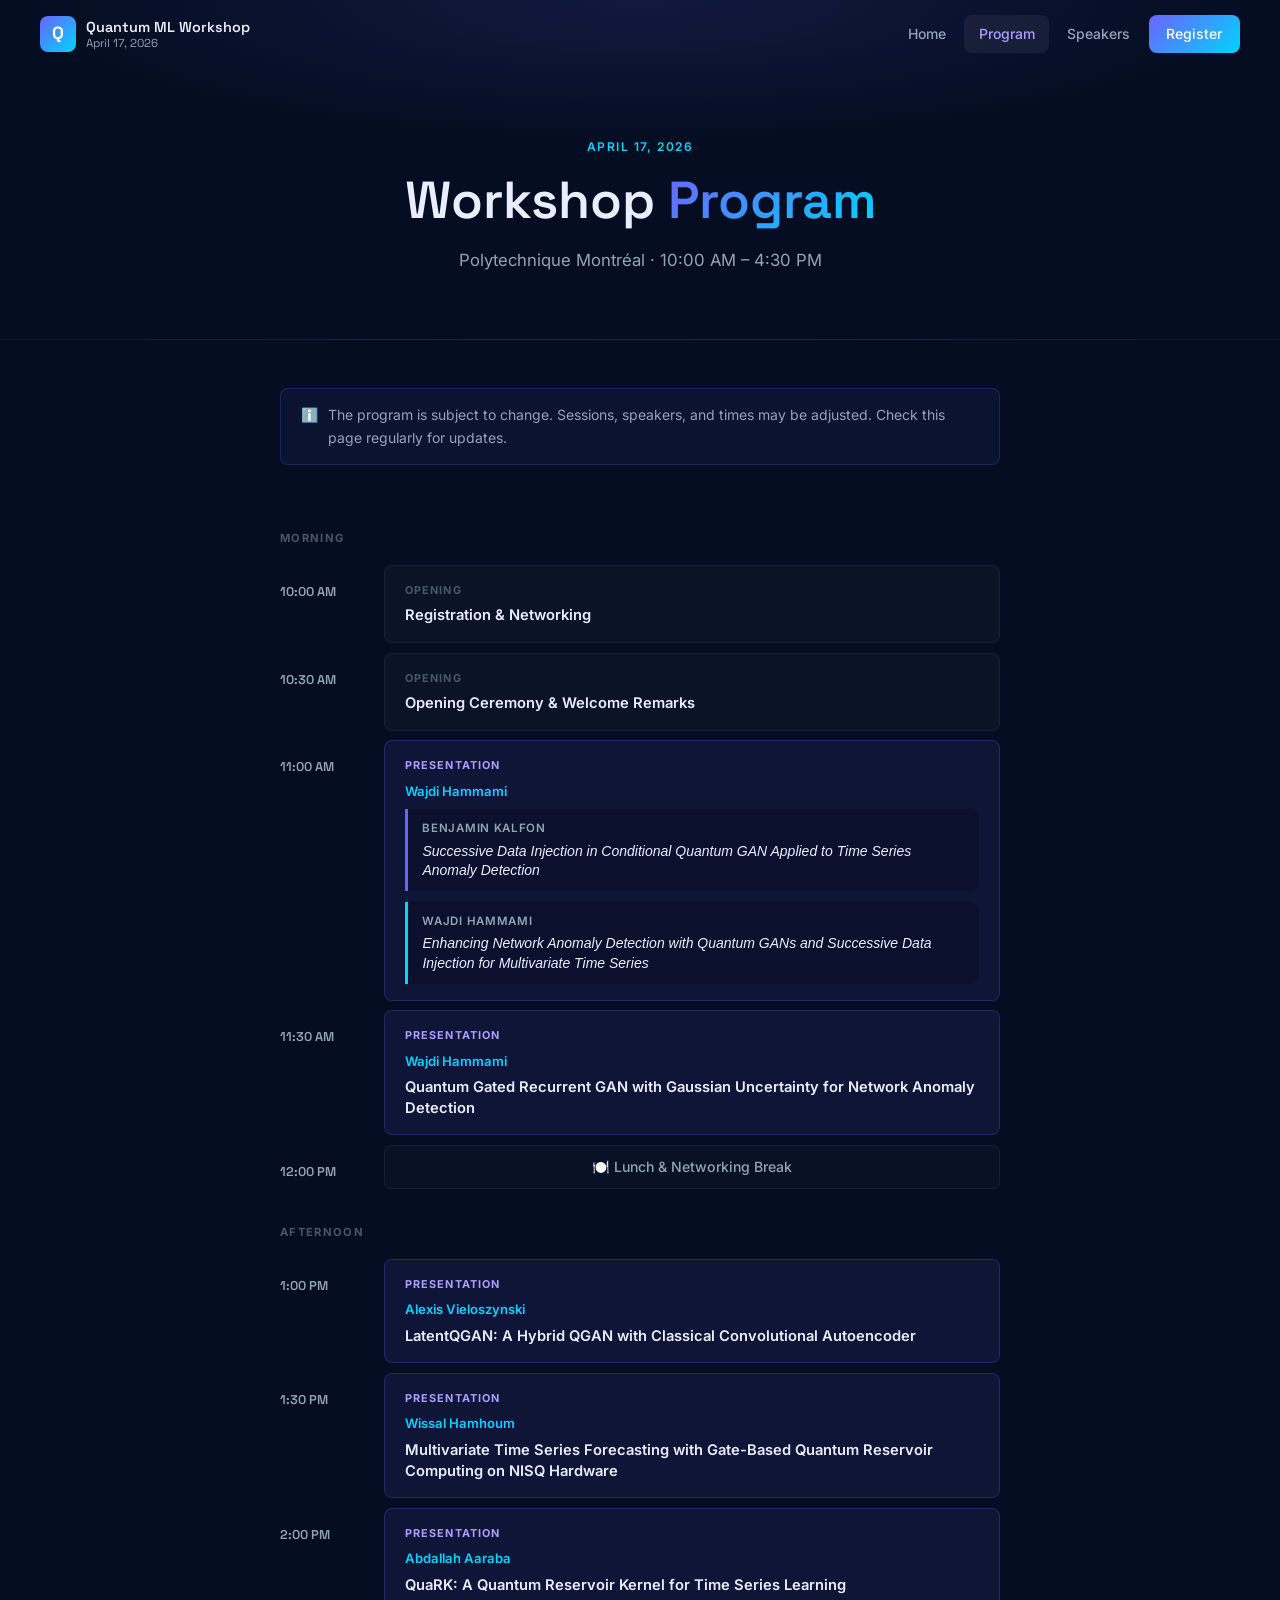
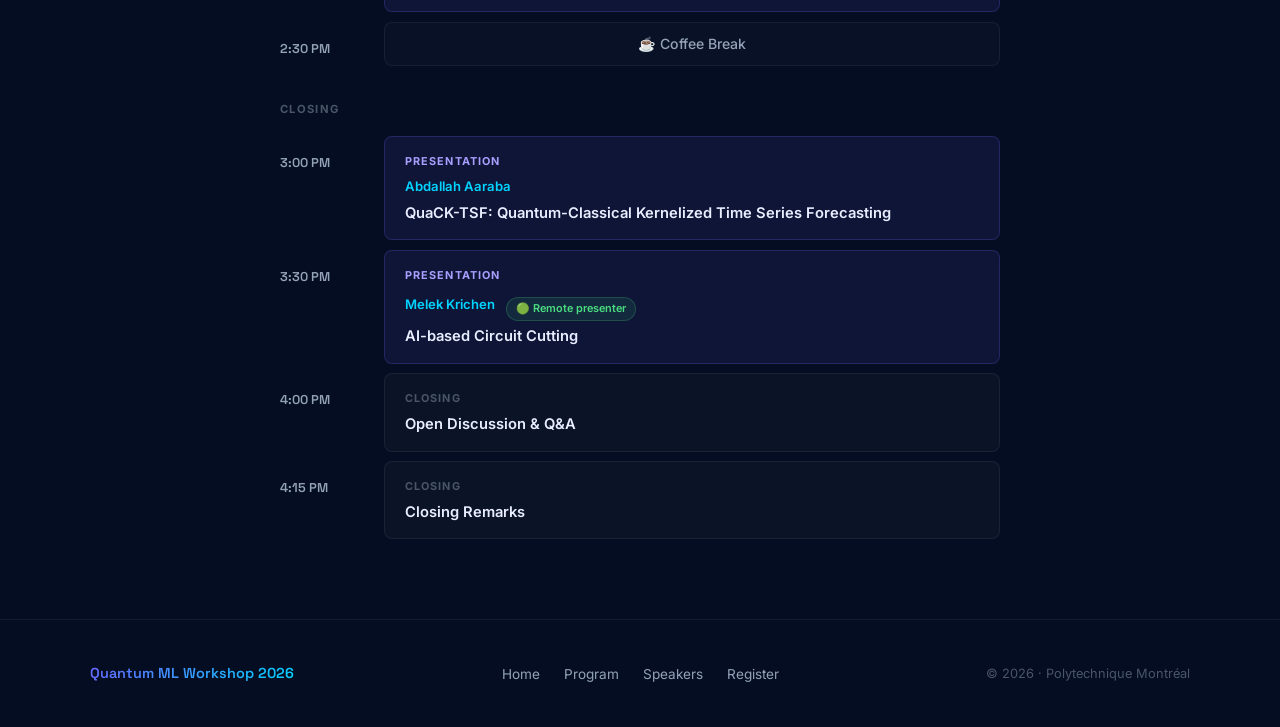
==== commit 62ad1c02: "Add LINCS logo, fix timeline consistency and remote label - Add LINCS lab logo as 'Organized by' bar" ====
--- a/program.html
+++ b/program.html
@@ -326,7 +326,7 @@
             <div class="sched-card-label">Presentation</div>
             <div class="sched-speaker">
               Melek Krichen
-              <span class="online-badge">🟢 Online</span>
+              <span class="online-badge">🟢 Remote presenter</span>
             </div>
             <div class="sched-title">AI-based Circuit Cutting</div>
           </div>
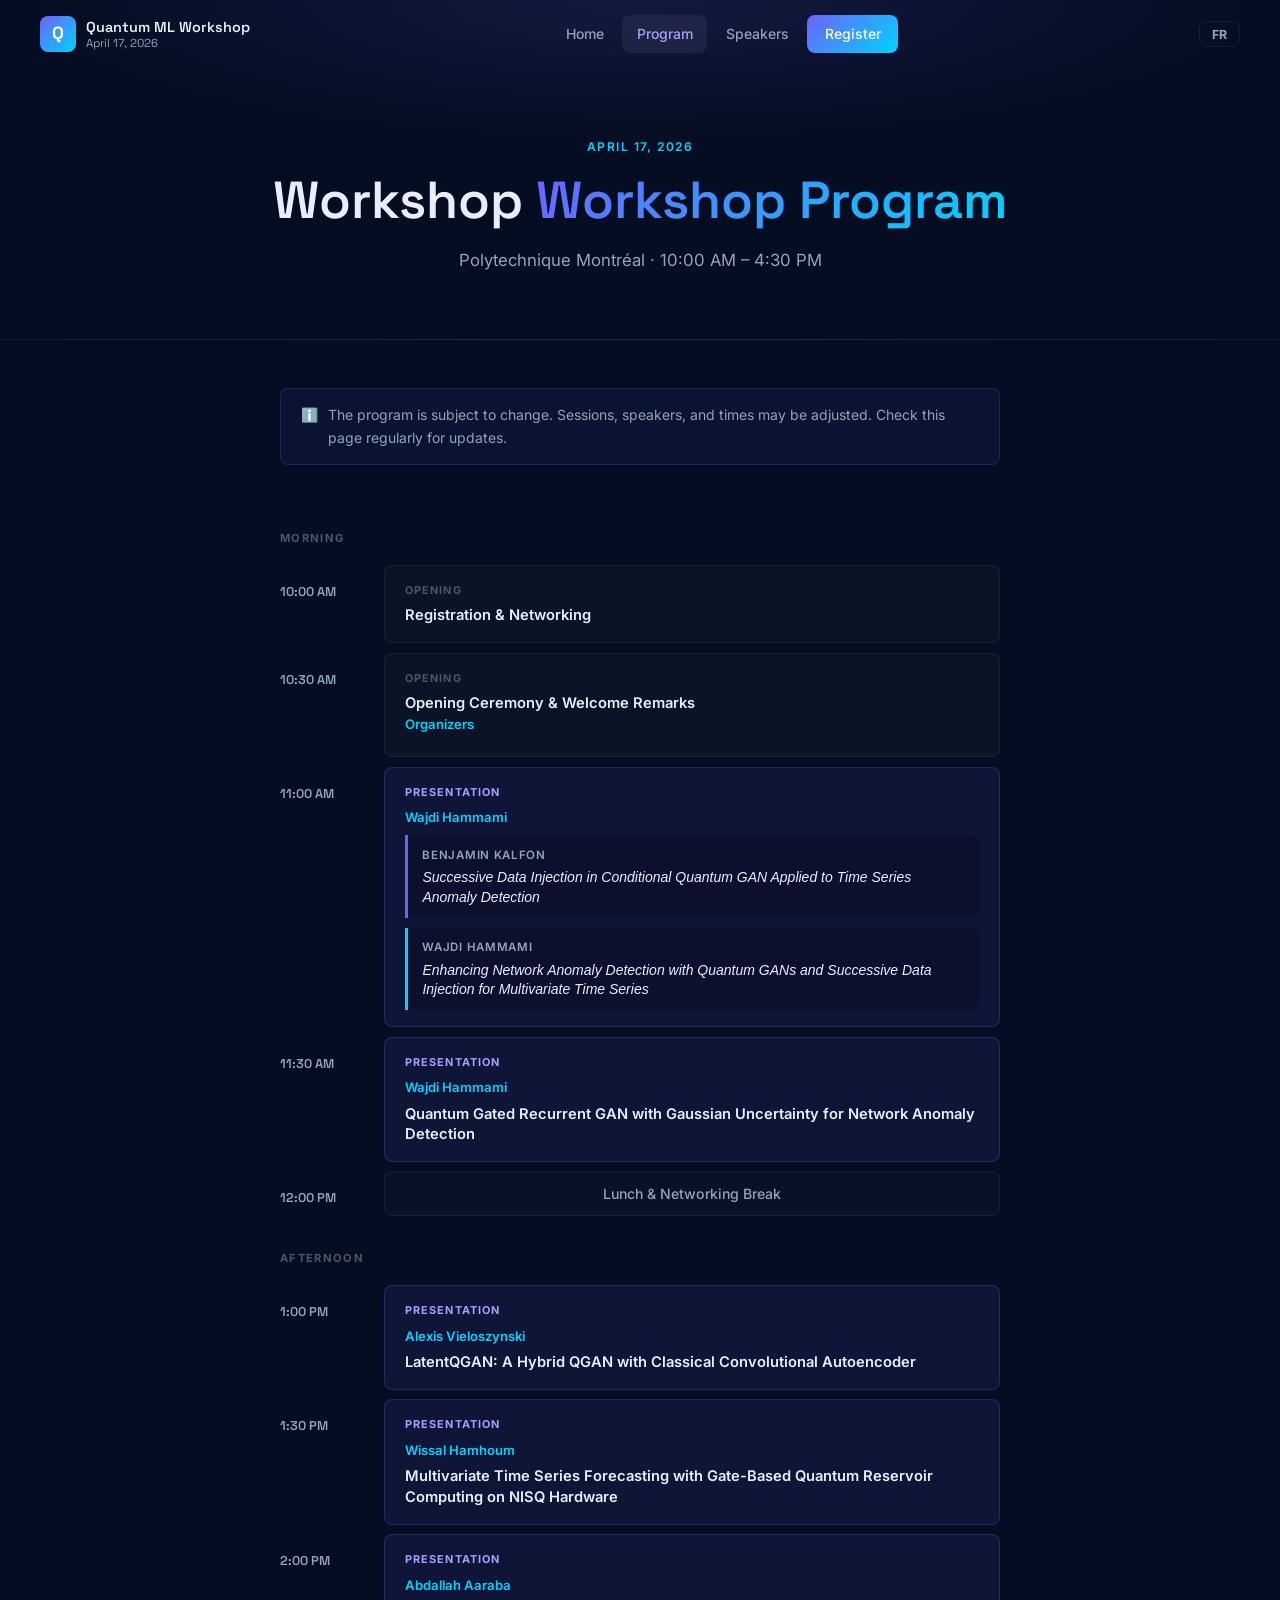
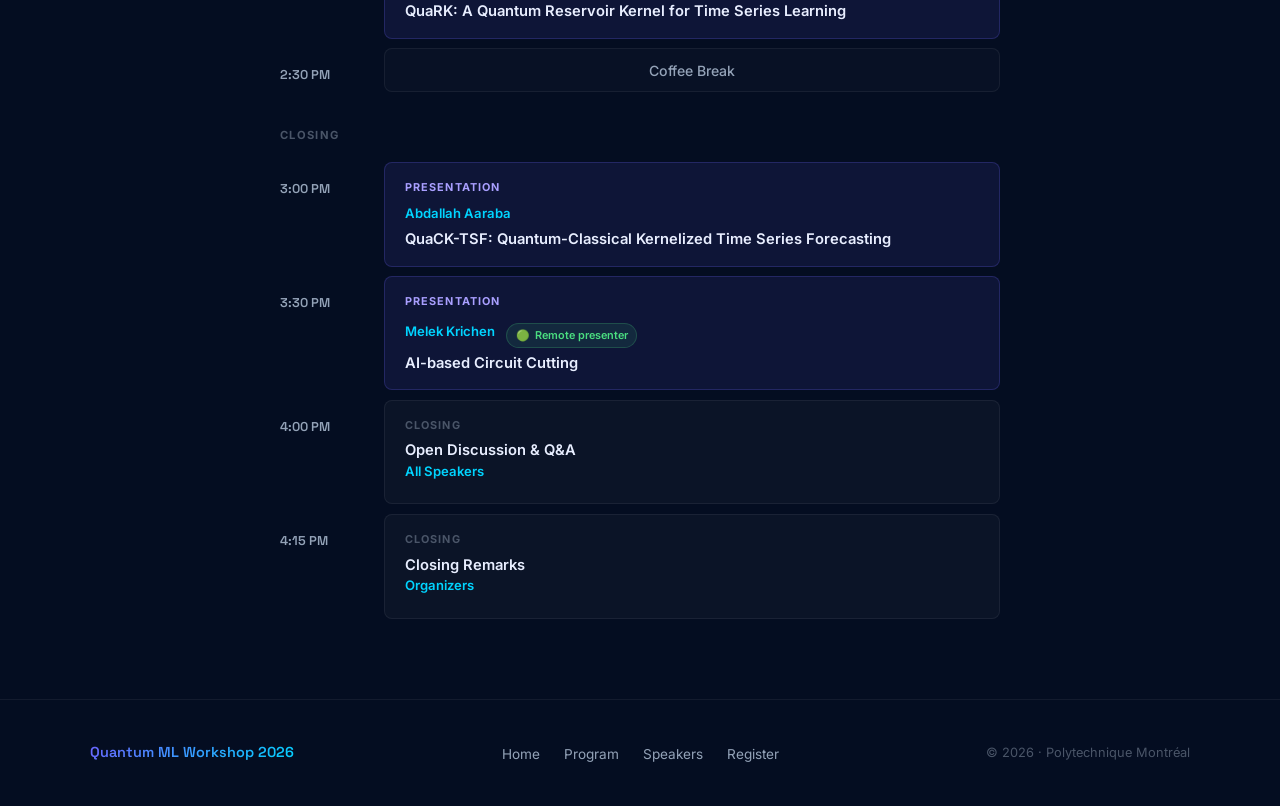
==== commit 779dc93f: "Add full EN/FR language toggle to all 4 pages - index.html: hero badge/h1/meta/buttons/countdown, st" ====
--- a/program.html
+++ b/program.html
@@ -7,193 +7,78 @@
   <meta name="description" content="Full program and schedule for the Quantum ML Workshop, April 17, 2026 at Polytechnique Montréal." />
   <link rel="stylesheet" href="css/style.css" />
   <style>
-    .program-section {
-      padding: 3rem 2.5rem 5rem;
-    }
-
-    .program-inner {
-      max-width: 720px;
-      margin: 0 auto;
-    }
-
-    /* ── Single-track schedule ───────────────── */
-    .schedule-list {
-      display: flex;
-      flex-direction: column;
-      gap: 0.6rem;
-    }
-
-    .sched-row {
-      display: grid;
-      grid-template-columns: 88px 1fr;
-      gap: 1rem;
-      align-items: start;
-    }
+    .program-section { padding: 3rem 2.5rem 5rem; }
+    .program-inner { max-width: 720px; margin: 0 auto; }
+
+    .schedule-list { display: flex; flex-direction: column; gap: 0.6rem; }
+
+    .sched-row { display: grid; grid-template-columns: 88px 1fr; gap: 1rem; align-items: start; }
 
     .sched-time {
-      font-size: 0.8rem;
-      font-weight: 600;
-      color: var(--text-2);
-      font-family: 'Space Grotesk', sans-serif;
-      white-space: nowrap;
-      padding-top: 1rem;
+      font-size: 0.8rem; font-weight: 600; color: var(--text-2);
+      font-family: 'Space Grotesk', sans-serif; white-space: nowrap; padding-top: 1rem;
     }
 
     .sched-card {
-      border-radius: var(--radius-sm);
-      padding: 1rem 1.25rem;
-      border: 1px solid transparent;
+      border-radius: var(--radius-sm); padding: 1rem 1.25rem; border: 1px solid transparent;
       transition: transform var(--transition), box-shadow var(--transition);
     }
-
-    .sched-card:hover {
-      transform: translateY(-1px);
-      box-shadow: 0 6px 20px rgba(0,0,0,0.25);
-    }
-
-    /* Types */
-    .sched-card.talk {
-      background: rgba(108, 99, 255, 0.1);
-      border-color: rgba(108, 99, 255, 0.22);
-    }
-
-    .sched-card.talk-combined {
-      background: rgba(108, 99, 255, 0.1);
-      border-color: rgba(108, 99, 255, 0.22);
-    }
-
-    .sched-card.plenary {
-      background: rgba(255,255,255,0.03);
-      border-color: var(--border-light);
-    }
-
-    .sched-card.break {
-      background: rgba(255,255,255,0.02);
-      border-color: var(--border-light);
-      text-align: center;
-      padding: 0.7rem 1.25rem;
-    }
-
-    .sched-card-label {
-      font-size: 0.68rem;
-      font-weight: 700;
-      letter-spacing: 0.1em;
-      text-transform: uppercase;
-      color: var(--purple-light);
-      margin-bottom: 0.35rem;
-    }
-
-    .sched-card.plenary .sched-card-label {
-      color: var(--text-muted);
-    }
-
-    .sched-speaker {
-      font-size: 0.82rem;
-      font-weight: 600;
-      color: var(--cyan);
-      margin-bottom: 0.3rem;
-    }
-
-    .sched-title {
-      font-size: 0.92rem;
-      font-weight: 600;
-      color: var(--text);
-      line-height: 1.4;
-    }
-
-    .sched-card.break .sched-title {
-      font-size: 0.88rem;
-      color: var(--text-2);
-      font-weight: 500;
-    }
-
-    /* Combined block: two papers stacked */
-    .paper-list {
-      display: flex;
-      flex-direction: column;
-      gap: 0.65rem;
-      margin-top: 0.4rem;
-    }
-
+    .sched-card:hover { transform: translateY(-1px); box-shadow: 0 6px 20px rgba(0,0,0,0.25); }
+
+    .sched-card.talk, .sched-card.talk-combined {
+      background: rgba(108,99,255,0.1); border-color: rgba(108,99,255,0.22);
+    }
+    .sched-card.plenary { background: rgba(255,255,255,0.03); border-color: var(--border-light); }
+    .sched-card.break { background: rgba(255,255,255,0.02); border-color: var(--border-light); text-align: center; padding: 0.7rem 1.25rem; }
+
+    .sched-card-label { font-size: 0.68rem; font-weight: 700; letter-spacing: 0.1em; text-transform: uppercase; color: var(--purple-light); margin-bottom: 0.35rem; }
+    .sched-card.plenary .sched-card-label { color: var(--text-muted); }
+
+    .sched-speaker { font-size: 0.82rem; font-weight: 600; color: var(--cyan); margin-bottom: 0.3rem; }
+    .sched-title { font-size: 0.92rem; font-weight: 600; color: var(--text); line-height: 1.4; }
+    .sched-card.break .sched-title { font-size: 0.88rem; color: var(--text-2); font-weight: 500; }
+
+    .paper-list { display: flex; flex-direction: column; gap: 0.65rem; margin-top: 0.4rem; }
     .paper-item {
-      background: rgba(0,0,0,0.18);
-      border-left: 3px solid var(--purple);
-      padding: 0.65rem 0.9rem;
-      border-radius: 0 var(--radius-sm) var(--radius-sm) 0;
-    }
-
-    .paper-item:last-child {
-      border-left-color: var(--cyan);
-    }
-
-    .paper-author {
-      font-size: 0.72rem;
-      font-weight: 600;
-      color: var(--text-2);
-      text-transform: uppercase;
-      letter-spacing: 0.06em;
-      margin-bottom: 0.2rem;
-    }
-
-    .paper-title {
-      font-size: 0.875rem;
-      color: var(--text);
-      line-height: 1.4;
-      font-style: italic;
-    }
+      background: rgba(0,0,0,0.18); border-left: 3px solid var(--purple);
+      padding: 0.65rem 0.9rem; border-radius: 0 var(--radius-sm) var(--radius-sm) 0;
+    }
+    .paper-item:last-child { border-left-color: var(--cyan); }
+    .paper-author { font-size: 0.72rem; font-weight: 600; color: var(--text-2); text-transform: uppercase; letter-spacing: 0.06em; margin-bottom: 0.2rem; }
+    .paper-title { font-size: 0.875rem; color: var(--text); line-height: 1.4; font-style: italic; }
 
     .online-badge {
-      display: inline-flex;
-      align-items: center;
-      gap: 0.3rem;
-      font-size: 0.68rem;
-      font-weight: 600;
-      color: #4ade80;
-      background: rgba(74, 222, 128, 0.1);
-      border: 1px solid rgba(74, 222, 128, 0.2);
-      border-radius: 999px;
-      padding: 0.15rem 0.55rem;
-      margin-left: 0.5rem;
-      vertical-align: middle;
-    }
-
-    .group-label {
-      font-size: 0.7rem;
-      font-weight: 700;
-      letter-spacing: 0.12em;
-      text-transform: uppercase;
-      color: var(--text-muted);
-      padding: 1.5rem 0 0.5rem;
-    }
+      display: inline-flex; align-items: center; gap: 0.3rem; font-size: 0.68rem; font-weight: 600;
+      color: #4ade80; background: rgba(74,222,128,0.1); border: 1px solid rgba(74,222,128,0.2);
+      border-radius: 999px; padding: 0.15rem 0.55rem; margin-left: 0.5rem; vertical-align: middle;
+    }
+
+    .group-label { font-size: 0.7rem; font-weight: 700; letter-spacing: 0.12em; text-transform: uppercase; color: var(--text-muted); padding: 1.5rem 0 0.5rem; }
   </style>
 </head>
 <body>
 
-  <!-- Navigation -->
   <nav class="nav" id="nav">
     <div class="nav-logo">
       <div class="nav-logo-icon">Q</div>
-      <div class="nav-logo-text">
-        Quantum ML Workshop
-        <span>April 17, 2026</span>
-      </div>
+      <div class="nav-logo-text">Quantum ML Workshop<span>April 17, 2026</span></div>
     </div>
     <button class="nav-hamburger" id="navHamburger" aria-label="Toggle menu" aria-expanded="false">
       <span></span><span></span><span></span>
     </button>
     <ul class="nav-links" id="navLinks">
-      <li><a href="index.html">Home</a></li>
-      <li><a href="program.html">Program</a></li>
-      <li><a href="speakers.html">Speakers</a></li>
-      <li><a href="registration.html" class="nav-cta">Register</a></li>
+      <li><a href="index.html" data-i18n="nav.home">Home</a></li>
+      <li><a href="program.html" data-i18n="nav.program">Program</a></li>
+      <li><a href="speakers.html" data-i18n="nav.speakers">Speakers</a></li>
+      <li><a href="registration.html" class="nav-cta" data-i18n="nav.register">Register</a></li>
     </ul>
+    <button class="lang-toggle" aria-label="Switch language">FR</button>
   </nav>
 
-  <!-- Page Hero -->
   <div class="page-hero">
-    <span class="section-label">April 17, 2026</span>
-    <h1>Workshop <span class="gradient-text">Program</span></h1>
-    <p>Polytechnique Montréal · 10:00 AM – 4:30 PM</p>
+    <span class="section-label" data-i18n="prog.hero.label">April 17, 2026</span>
+    <h1>Workshop <span class="gradient-text" data-i18n="prog.hero.title">Program</span></h1>
+    <p data-i18n="prog.hero.sub">Polytechnique Montréal · 10:00 AM – 4:30 PM</p>
   </div>
 
   <section class="program-section">
@@ -201,38 +86,37 @@
 
       <div class="notice">
         <span class="notice-icon">ℹ️</span>
-        <span>The program is subject to change. Sessions, speakers, and times may be adjusted.
-        Check this page regularly for updates.</span>
+        <span data-i18n="prog.notice">The program is subject to change. Sessions, speakers, and times may be adjusted. Check this page regularly for updates.</span>
       </div>
 
       <div class="schedule-list">
 
-        <!-- Morning -->
-        <div class="group-label">Morning</div>
-
-        <!-- 10:00 Networking -->
+        <div class="group-label" data-i18n="prog.morning">Morning</div>
+
+        <!-- 10:00 -->
         <div class="sched-row">
           <div class="sched-time">10:00 AM</div>
           <div class="sched-card plenary">
-            <div class="sched-card-label">Opening</div>
-            <div class="sched-title">Registration &amp; Networking</div>
-          </div>
-        </div>
-
-        <!-- 10:30 Opening -->
+            <div class="sched-card-label" data-i18n="prog.type.opening">Opening</div>
+            <div class="sched-title" data-i18n="prog.networking.title">Registration &amp; Networking</div>
+          </div>
+        </div>
+
+        <!-- 10:30 -->
         <div class="sched-row">
           <div class="sched-time">10:30 AM</div>
           <div class="sched-card plenary">
-            <div class="sched-card-label">Opening</div>
-            <div class="sched-title">Opening Ceremony &amp; Welcome Remarks</div>
-          </div>
-        </div>
-
-        <!-- 11:00 Wajdi — 2 papers combined -->
+            <div class="sched-card-label" data-i18n="prog.type.opening">Opening</div>
+            <div class="sched-title" data-i18n="prog.opening.title">Opening Ceremony &amp; Welcome Remarks</div>
+            <div class="sched-speaker" data-i18n="prog.opening.speaker">Organizers</div>
+          </div>
+        </div>
+
+        <!-- 11:00 Wajdi — 2 papers -->
         <div class="sched-row">
           <div class="sched-time">11:00 AM</div>
           <div class="sched-card talk-combined">
-            <div class="sched-card-label">Presentation</div>
+            <div class="sched-card-label" data-i18n="prog.type.presentation">Presentation</div>
             <div class="sched-speaker">Wajdi Hammami</div>
             <div class="paper-list">
               <div class="paper-item">
@@ -251,7 +135,7 @@
         <div class="sched-row">
           <div class="sched-time">11:30 AM</div>
           <div class="sched-card talk">
-            <div class="sched-card-label">Presentation</div>
+            <div class="sched-card-label" data-i18n="prog.type.presentation">Presentation</div>
             <div class="sched-speaker">Wajdi Hammami</div>
             <div class="sched-title">Quantum Gated Recurrent GAN with Gaussian Uncertainty for Network Anomaly Detection</div>
           </div>
@@ -261,18 +145,17 @@
         <div class="sched-row">
           <div class="sched-time">12:00 PM</div>
           <div class="sched-card break">
-            <div class="sched-title">🍽️ Lunch &amp; Networking Break</div>
-          </div>
-        </div>
-
-        <!-- Afternoon -->
-        <div class="group-label">Afternoon</div>
+            <div class="sched-title" data-i18n="prog.lunch">🍽️ Lunch &amp; Networking Break</div>
+          </div>
+        </div>
+
+        <div class="group-label" data-i18n="prog.afternoon">Afternoon</div>
 
         <!-- 13:00 Alexis -->
         <div class="sched-row">
           <div class="sched-time">1:00 PM</div>
           <div class="sched-card talk">
-            <div class="sched-card-label">Presentation</div>
+            <div class="sched-card-label" data-i18n="prog.type.presentation">Presentation</div>
             <div class="sched-speaker">Alexis Vieloszynski</div>
             <div class="sched-title">LatentQGAN: A Hybrid QGAN with Classical Convolutional Autoencoder</div>
           </div>
@@ -282,7 +165,7 @@
         <div class="sched-row">
           <div class="sched-time">1:30 PM</div>
           <div class="sched-card talk">
-            <div class="sched-card-label">Presentation</div>
+            <div class="sched-card-label" data-i18n="prog.type.presentation">Presentation</div>
             <div class="sched-speaker">Wissal Hamhoum</div>
             <div class="sched-title">Multivariate Time Series Forecasting with Gate-Based Quantum Reservoir Computing on NISQ Hardware</div>
           </div>
@@ -292,7 +175,7 @@
         <div class="sched-row">
           <div class="sched-time">2:00 PM</div>
           <div class="sched-card talk">
-            <div class="sched-card-label">Presentation</div>
+            <div class="sched-card-label" data-i18n="prog.type.presentation">Presentation</div>
             <div class="sched-speaker">Abdallah Aaraba</div>
             <div class="sched-title">QuaRK: A Quantum Reservoir Kernel for Time Series Learning</div>
           </div>
@@ -302,18 +185,17 @@
         <div class="sched-row">
           <div class="sched-time">2:30 PM</div>
           <div class="sched-card break">
-            <div class="sched-title">☕ Coffee Break</div>
-          </div>
-        </div>
-
-        <!-- Closing -->
-        <div class="group-label">Closing</div>
+            <div class="sched-title" data-i18n="prog.break">☕ Coffee Break</div>
+          </div>
+        </div>
+
+        <div class="group-label" data-i18n="prog.closing">Closing</div>
 
         <!-- 15:00 Abdallah QuaCK-TSF -->
         <div class="sched-row">
           <div class="sched-time">3:00 PM</div>
           <div class="sched-card talk">
-            <div class="sched-card-label">Presentation</div>
+            <div class="sched-card-label" data-i18n="prog.type.presentation">Presentation</div>
             <div class="sched-speaker">Abdallah Aaraba</div>
             <div class="sched-title">QuaCK-TSF: Quantum-Classical Kernelized Time Series Forecasting</div>
           </div>
@@ -323,10 +205,10 @@
         <div class="sched-row">
           <div class="sched-time">3:30 PM</div>
           <div class="sched-card talk">
-            <div class="sched-card-label">Presentation</div>
+            <div class="sched-card-label" data-i18n="prog.type.presentation">Presentation</div>
             <div class="sched-speaker">
               Melek Krichen
-              <span class="online-badge">🟢 Remote presenter</span>
+              <span class="online-badge">🟢 <span data-i18n="spk.remote">Remote presenter</span></span>
             </div>
             <div class="sched-title">AI-based Circuit Cutting</div>
           </div>
@@ -336,17 +218,19 @@
         <div class="sched-row">
           <div class="sched-time">4:00 PM</div>
           <div class="sched-card plenary">
-            <div class="sched-card-label">Closing</div>
-            <div class="sched-title">Open Discussion &amp; Q&amp;A</div>
-          </div>
-        </div>
-
-        <!-- 16:15 Closing Remarks -->
+            <div class="sched-card-label" data-i18n="prog.type.closing">Closing</div>
+            <div class="sched-title" data-i18n="prog.discussion.title">Open Discussion &amp; Q&amp;A</div>
+            <div class="sched-speaker" data-i18n="prog.discussion.speaker">All Speakers</div>
+          </div>
+        </div>
+
+        <!-- 16:15 Closing -->
         <div class="sched-row">
           <div class="sched-time">4:15 PM</div>
           <div class="sched-card plenary">
-            <div class="sched-card-label">Closing</div>
-            <div class="sched-title">Closing Remarks</div>
+            <div class="sched-card-label" data-i18n="prog.type.closing">Closing</div>
+            <div class="sched-title" data-i18n="prog.remarks.title">Closing Remarks</div>
+            <div class="sched-speaker" data-i18n="prog.remarks.speaker">Organizers</div>
           </div>
         </div>
 
@@ -354,17 +238,16 @@
     </div>
   </section>
 
-  <!-- Footer -->
   <footer class="footer">
     <div class="footer-inner">
       <div class="footer-logo gradient-text">Quantum ML Workshop 2026</div>
       <ul class="footer-links">
-        <li><a href="index.html">Home</a></li>
-        <li><a href="program.html">Program</a></li>
-        <li><a href="speakers.html">Speakers</a></li>
-        <li><a href="registration.html">Register</a></li>
+        <li><a href="index.html" data-i18n="nav.home">Home</a></li>
+        <li><a href="program.html" data-i18n="nav.program">Program</a></li>
+        <li><a href="speakers.html" data-i18n="nav.speakers">Speakers</a></li>
+        <li><a href="registration.html" data-i18n="nav.register">Register</a></li>
       </ul>
-      <p class="footer-copy">© 2026 · Polytechnique Montréal</p>
+      <p class="footer-copy" data-i18n="footer.copy">© 2026 · Polytechnique Montréal</p>
     </div>
   </footer>
 
--- a/css/style.css
+++ b/css/style.css
@@ -167,6 +167,28 @@
 .nav-hamburger.open span:nth-child(1) { transform: translateY(7px) rotate(45deg); }
 .nav-hamburger.open span:nth-child(2) { opacity: 0; }
 .nav-hamburger.open span:nth-child(3) { transform: translateY(-7px) rotate(-45deg); }
+
+/* ── Language toggle ───────────────────────────────────────── */
+.lang-toggle {
+  background: transparent;
+  border: 1px solid var(--border);
+  color: var(--text-2);
+  font-size: 0.78rem;
+  font-weight: 700;
+  letter-spacing: 0.05em;
+  padding: 0.3rem 0.7rem;
+  border-radius: var(--radius-sm);
+  cursor: pointer;
+  font-family: 'Inter', sans-serif;
+  transition: all var(--transition);
+  flex-shrink: 0;
+}
+
+.lang-toggle:hover {
+  color: var(--text);
+  border-color: var(--purple);
+  background: rgba(108,99,255,0.08);
+}
 
 /* ── Page Hero (inner pages) ───────────────────────────────── */
 .page-hero {
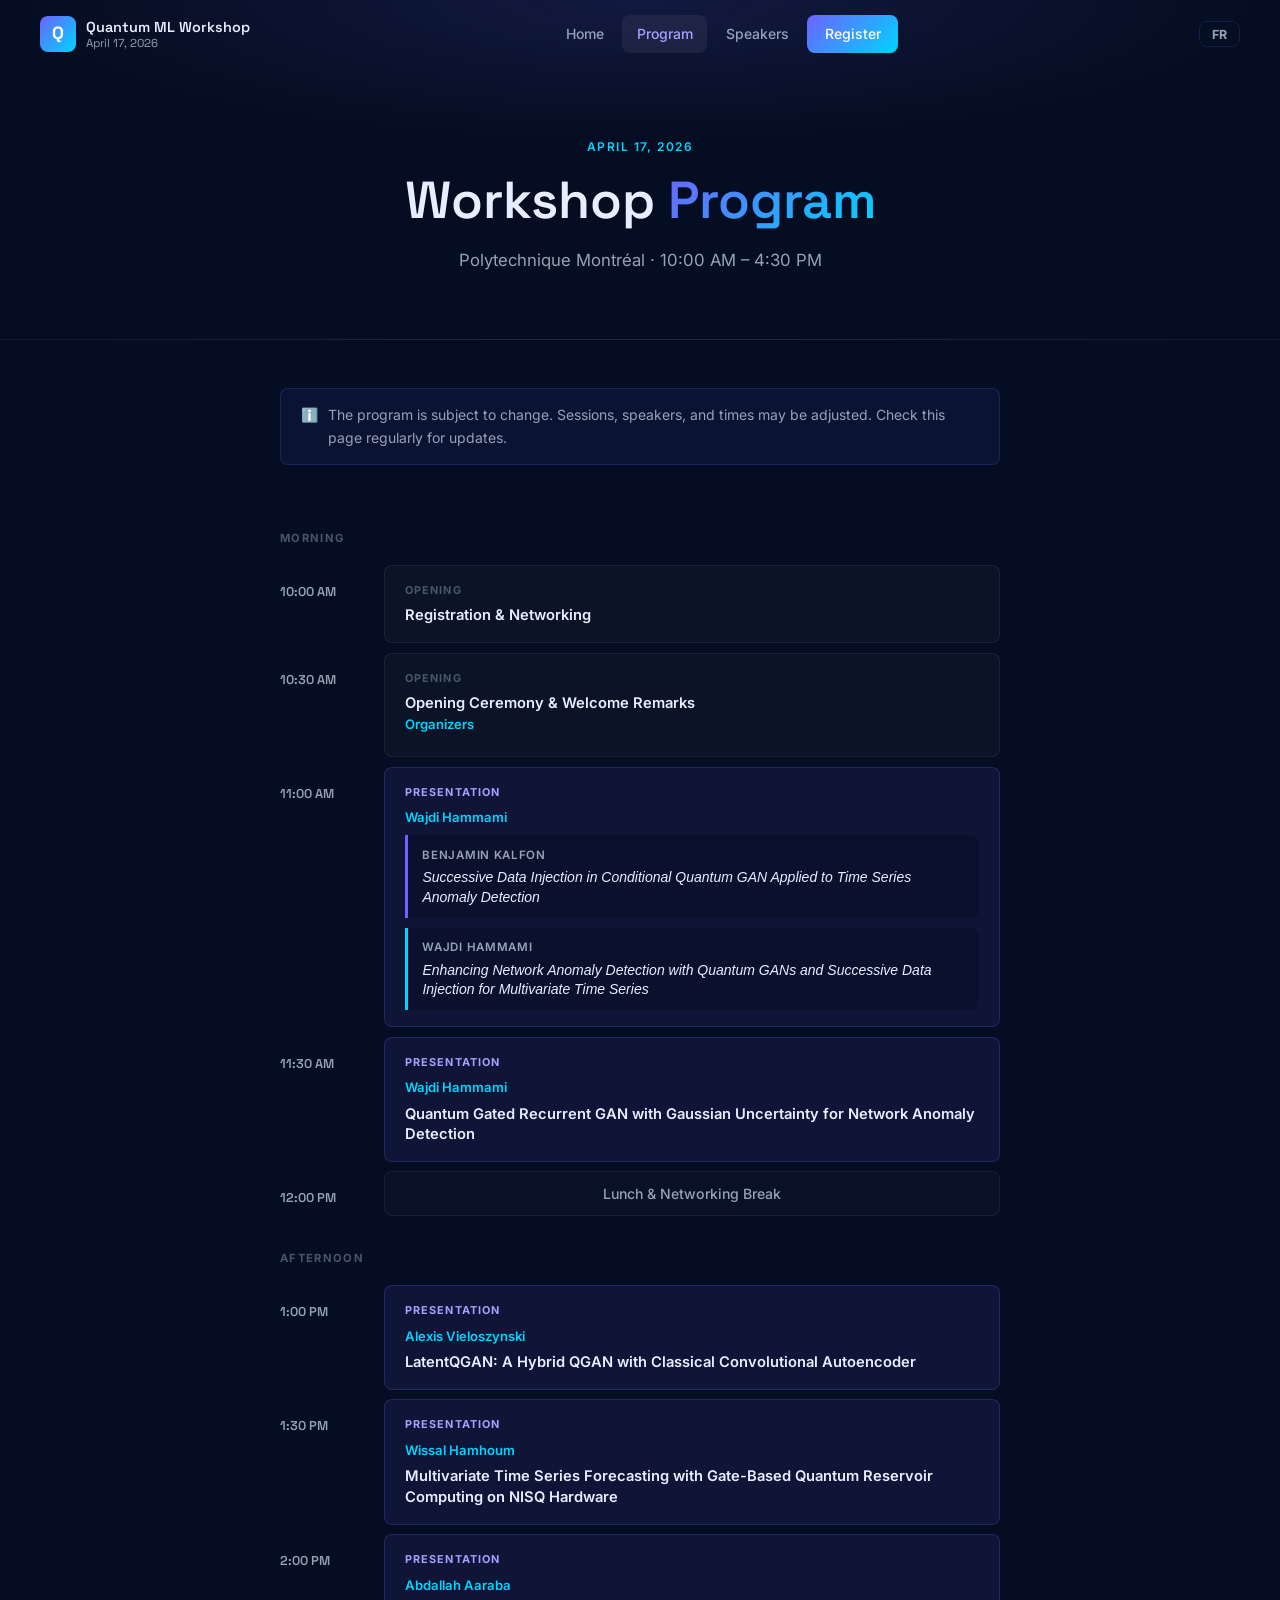
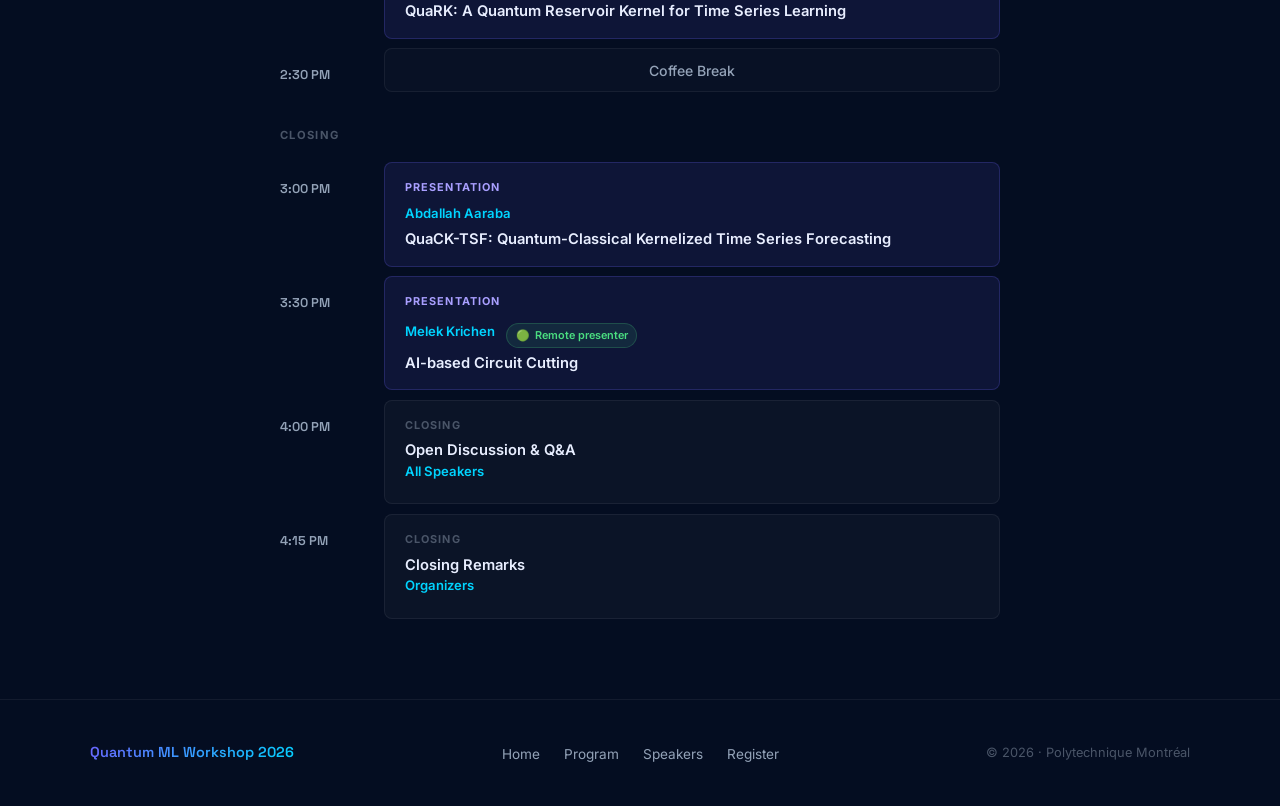
==== commit cb57d68a: "Fix h1 language toggle on speakers and program pages Used data-i18n-html on the h1 itself instead of" ====
--- a/program.html
+++ b/program.html
@@ -77,7 +77,7 @@
 
   <div class="page-hero">
     <span class="section-label" data-i18n="prog.hero.label">April 17, 2026</span>
-    <h1>Workshop <span class="gradient-text" data-i18n="prog.hero.title">Program</span></h1>
+    <h1 data-i18n-html="prog.hero.h1">Workshop <span class="gradient-text">Program</span></h1>
     <p data-i18n="prog.hero.sub">Polytechnique Montréal · 10:00 AM – 4:30 PM</p>
   </div>
 
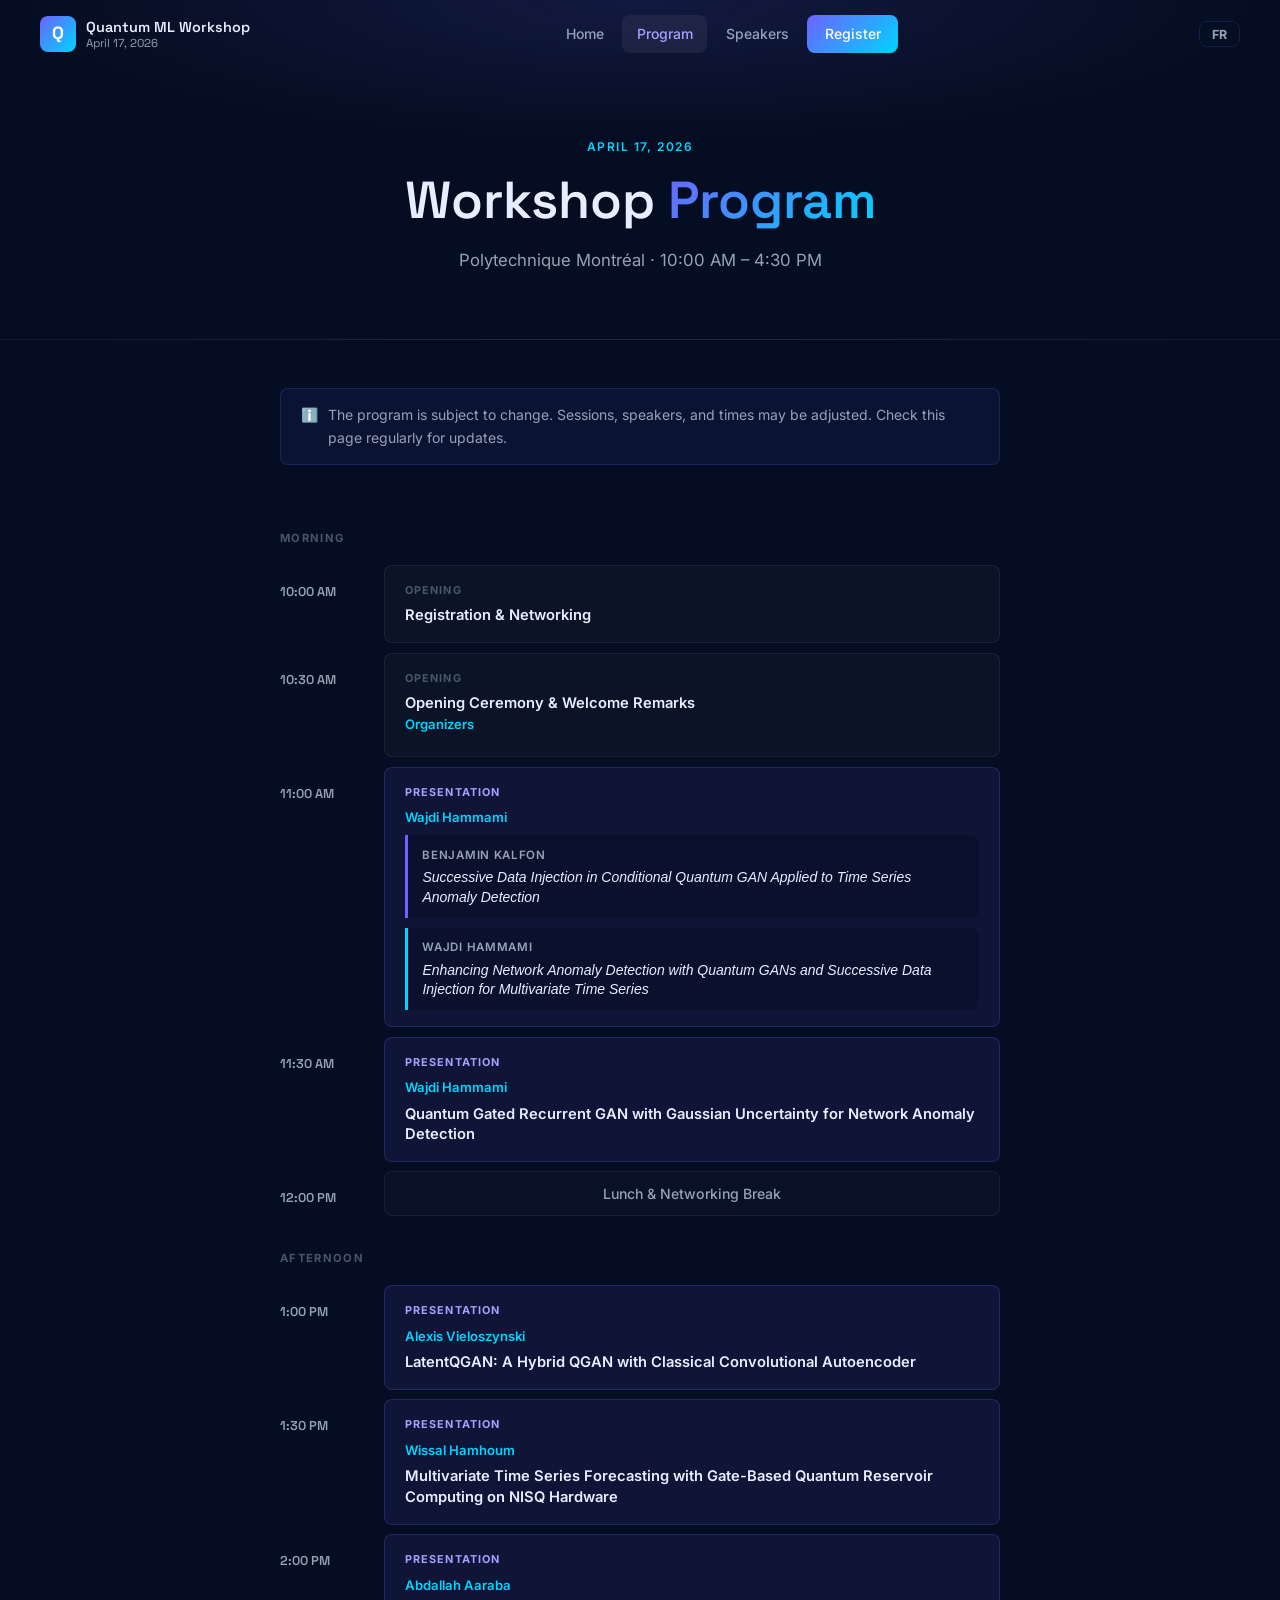
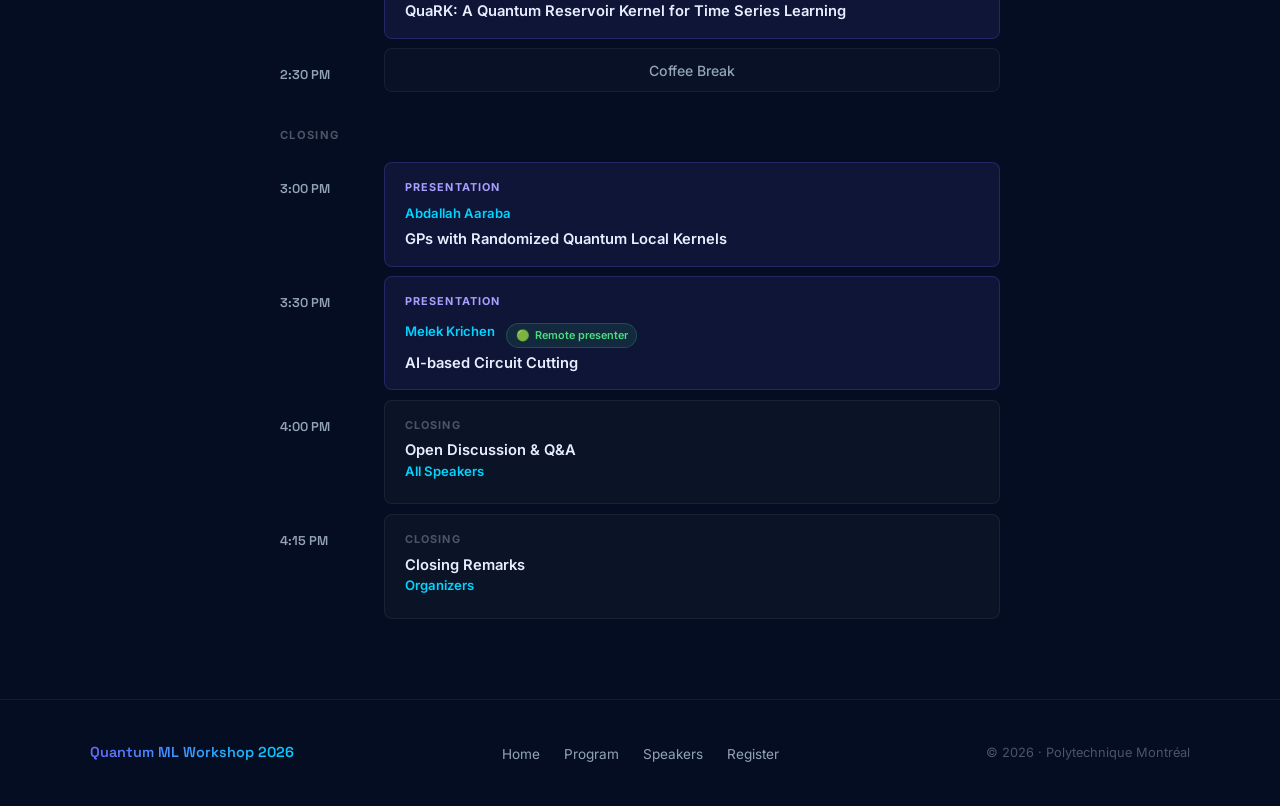
==== commit b82f3076: "Rename Abdallah's QuaCK-TSF talk to GPs with Randomized Quantum Local Kernels Co-Authored-By: Claude" ====
--- a/program.html
+++ b/program.html
@@ -197,7 +197,7 @@
           <div class="sched-card talk">
             <div class="sched-card-label" data-i18n="prog.type.presentation">Presentation</div>
             <div class="sched-speaker">Abdallah Aaraba</div>
-            <div class="sched-title">QuaCK-TSF: Quantum-Classical Kernelized Time Series Forecasting</div>
+            <div class="sched-title">GPs with Randomized Quantum Local Kernels</div>
           </div>
         </div>
 
